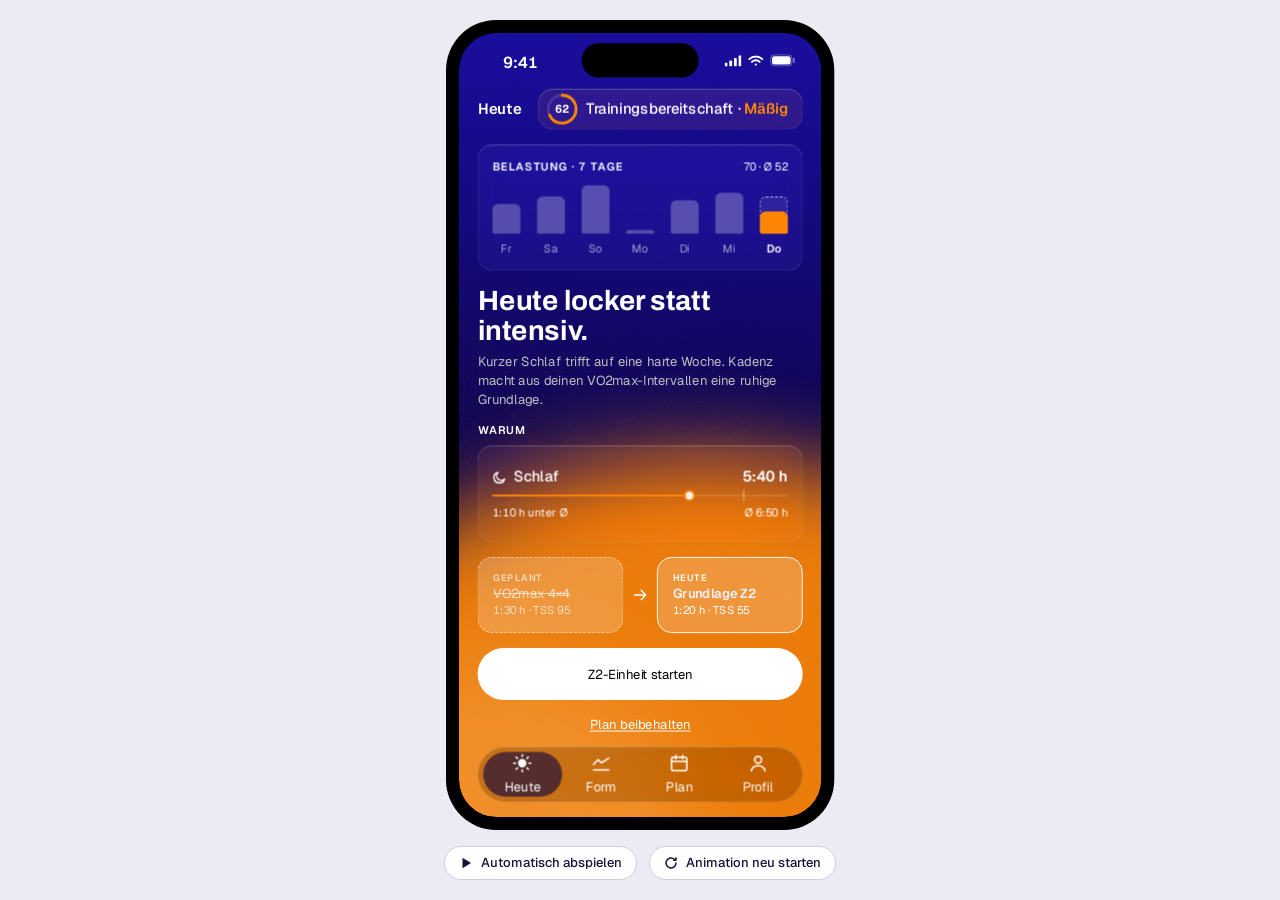
==== kadenz-prototyp.html @ 30ec5811 "Add files via upload" ====
<!doctype html>
<html lang="de">
<head>
<meta charset="utf-8">
<meta name="viewport" content="width=device-width, initial-scale=1, viewport-fit=cover">
<meta name="robots" content="noindex">
<title>Kadenz Prototyp</title>
<link rel="preconnect" href="https://fonts.googleapis.com">
<link rel="preconnect" href="https://fonts.gstatic.com" crossorigin>
<link rel="stylesheet" href="https://fonts.googleapis.com/css2?family=Archivo:wght@700&family=Geist:wght@400;500;600;700&display=swap">
<style>
/* Layout: one phone, centred, scaled to the free space; a single quiet control row below it. */
:root {
  --page: #ecebf3; --ink: #17123a; --ink-soft: #5d5a78; --line: #cfcde0; --chip: #ffffff;
  --navy: #080140; --orange: #ff8604; --ice: #2fb6f0; --green: #9dd40c;
  --font-ui: "Geist", ui-sans-serif, system-ui, -apple-system, "Segoe UI", Roboto, sans-serif;
  --font-display: "Archivo", "Arial Narrow", "Helvetica Neue", Arial, sans-serif;
}
@media (prefers-color-scheme: dark) { :root:not([data-theme="light"]) { --page: #0b0920; --ink: #f1f0fa; --ink-soft: #a9a6c4; --line: #2b2850; --chip: #171438; color-scheme: dark } }
:root[data-theme="dark"] { --page: #0b0920; --ink: #f1f0fa; --ink-soft: #a9a6c4; --line: #2b2850; --chip: #171438; color-scheme: dark }

html, body { height: 100%; }
body { margin: 0; background: var(--page); color: var(--ink); font-family: var(--font-ui); -webkit-font-smoothing: antialiased; }
.kz-page { box-sizing: border-box; min-height: 100%; height: 100%; display: flex; flex-direction: column; align-items: center; gap: 16px; padding-block: 20px; padding-inline: 16px; }
.kz-stage { flex: 1 1 auto; min-height: 420px; width: 100%; display: flex; align-items: center; justify-content: center; }
.kz-holder { position: relative; flex: none; }
.kz-device { position: absolute; left: 0; top: 0; width: 418px; height: 872px; padding: 14px; box-sizing: border-box; background: #000; border-radius: 54px; transform-origin: 0 0; }
.kz-bar { flex: none; display: flex; align-items: center; gap: 12px; flex-wrap: wrap; justify-content: center; font-size: 13px; line-height: 18px; color: var(--ink-soft); }
.kz-replay { font: inherit; font-weight: 500; color: var(--ink); background: var(--chip); border: 1px solid var(--line); border-radius: 999px; padding: 7px 14px; cursor: pointer; display: inline-flex; align-items: center; gap: 8px; }
.kz-replay:focus-visible { outline: 2px solid var(--ink); outline-offset: 2px; }
html.kz-embed { color-scheme: light !important; }
html.kz-embed, html.kz-embed body { background: transparent; overflow: hidden; }
html.kz-embed .kz-page { padding: 0; gap: 0; }
html.kz-embed .kz-bar { display: none; }
html.kz-embed .kz-stage { min-height: 0; }
html.kz-video, html.kz-video body { background: #ecebf3; }
.touch { position: absolute; left: 0; top: 0; width: 44px; height: 44px; margin: -22px 0 0 -22px; border-radius: 50%; z-index: 9; pointer-events: none; opacity: 0; background: rgba(255,255,255,.3); box-shadow: inset 0 0 0 1.5px rgba(255,255,255,.75), 0 6px 16px rgba(8,1,64,.35); transform: translate(var(--x, 195px), var(--y, 720px)) scale(var(--sc, 1)); transition: transform .56s cubic-bezier(.4,0,.2,1), opacity .35s ease; }
.touch.on { opacity: 1; }
.touch.down { --sc: .7; transition: transform .14s ease-out, opacity .35s ease; }

/* ── Phone ─────────────────────────────────────────── */
.phone { position: relative; width: 390px; height: 844px; border-radius: 40px; overflow: hidden; -webkit-clip-path: inset(0 round 40px); clip-path: inset(0 round 40px); isolation: isolate; background: var(--navy); color: #fff; font-family: var(--font-ui); font-size: 14px; line-height: 20px; font-variant-numeric: tabular-nums; user-select: none; -webkit-user-select: none; -webkit-tap-highlight-color: transparent;
  --ease: cubic-bezier(.16, 1, .3, 1); --spring: cubic-bezier(.34, 1.4, .64, 1); --acc: var(--orange); }
.phone *, .phone *::before, .phone *::after { box-sizing: border-box; }
.phone button { font: inherit; color: inherit; background: none; border: 0; padding: 0; margin: 0; cursor: pointer; }
.phone button:focus-visible { outline: 2px solid #fff; outline-offset: 2px; }
.phone p { margin: 0; }

.bg { position: absolute; inset: 0; z-index: -1; background: linear-gradient(180deg, #170a9c 0%, #11067c 24%, #0b0356 48%, #080140 70%); }
.glow { position: absolute; inset: 0; opacity: 0; transition: opacity .9s ease; }
.glow i { position: absolute; display: block; border-radius: 50%; }
.glow .g1 { left: -62%; top: 55%; width: 230%; height: 78%; background: var(--m); opacity: var(--o, .92); filter: blur(46px); transform: rotate(-13deg); animation: drift 16s ease-in-out infinite alternate; }
.glow .g2 { left: -45%; top: 80%; width: 110%; height: 44%; background: var(--c); opacity: .28; filter: blur(50px); animation: drift 13s ease-in-out infinite alternate-reverse; }
/* Grain, matched to the Figma export: a very faint fine noise, a touch stronger where the glow fades into the dark blue */
.glow .gr { inset: 0; border-radius: 0; -webkit-mask-image: linear-gradient(193deg, transparent 34%, #000 52%, #000 62%, rgba(0,0,0,.45) 100%); mask-image: linear-gradient(193deg, transparent 34%, #000 52%, #000 62%, rgba(0,0,0,.45) 100%); }
.glow .gr::before { content: ""; position: absolute; inset: 0; opacity: .09; background: var(--n); -webkit-mask-image: url("data:image/svg+xml,%3Csvg xmlns='http://www.w3.org/2000/svg' width='240' height='240'%3E%3Cfilter id='n' x='0' y='0' width='100%25' height='100%25'%3E%3CfeTurbulence type='fractalNoise' baseFrequency='.95' numOctaves='2' seed='7' stitchTiles='stitch'/%3E%3CfeColorMatrix values='0 0 0 0 1 0 0 0 0 1 0 0 0 0 1 2.6 0 0 0 -1.1'/%3E%3C/filter%3E%3Crect width='100%25' height='100%25' filter='url(%23n)'/%3E%3C/svg%3E"); mask-image: url("data:image/svg+xml,%3Csvg xmlns='http://www.w3.org/2000/svg' width='240' height='240'%3E%3Cfilter id='n' x='0' y='0' width='100%25' height='100%25'%3E%3CfeTurbulence type='fractalNoise' baseFrequency='.95' numOctaves='2' seed='7' stitchTiles='stitch'/%3E%3CfeColorMatrix values='0 0 0 0 1 0 0 0 0 1 0 0 0 0 1 2.6 0 0 0 -1.1'/%3E%3C/filter%3E%3Crect width='100%25' height='100%25' filter='url(%23n)'/%3E%3C/svg%3E"); -webkit-mask-size: 240px 240px; mask-size: 240px 240px; }
.glow[data-t="mid"] { --m: #ff8604; --c: #ffc27a; --n: #ff6a00; }
.glow[data-t="ice"] { --m: #2fb6f0; --c: #8fdcff; --o: .82; --n: #1e9ad6; }
.phone[data-theme="mid"] .glow[data-t="mid"], .phone[data-theme="ice"] .glow[data-t="ice"] { opacity: 1; }
.phone:not(.booted) .glow { opacity: 0 !important; }
.phone.booting .glows { animation: glow-in 1.8s var(--ease) both; }
.glows { position: absolute; inset: 0; }
.grain { position: absolute; inset: 0; opacity: .05; background-image: url("data:image/svg+xml,%3Csvg xmlns='http://www.w3.org/2000/svg' width='220' height='220'%3E%3Cfilter id='n'%3E%3CfeTurbulence type='fractalNoise' baseFrequency='.9' numOctaves='2' stitchTiles='stitch'/%3E%3CfeColorMatrix values='0 0 0 0 1 0 0 0 0 1 0 0 0 0 1 0 0 0 .55 0'/%3E%3C/filter%3E%3Crect width='100%25' height='100%25' filter='url(%23n)'/%3E%3C/svg%3E"); }
@keyframes drift { from { translate: 0 0; } to { translate: 3% -4%; } }
@keyframes glow-in { from { transform: translateY(34%); opacity: 0; } }

.status { position: absolute; left: 0; right: 0; top: 0; height: 62px; z-index: 8; pointer-events: none; }
.status .time { position: absolute; left: 0; width: 132px; top: 21px; text-align: center; font-weight: 600; font-size: 17px; line-height: 22px; letter-spacing: -.2px; }
.status .island { position: absolute; left: 50%; top: 11px; width: 126px; height: 37px; margin-left: -63px; border-radius: 20px; background: #000; }
.status .sys { position: absolute; right: 0; width: 132px; top: 23px; display: flex; justify-content: center; align-items: center; gap: 7px; }

.screen { position: absolute; inset: 0; padding: 60px 20px 0; display: none; flex-direction: column; gap: 16px; }
.screen.active { display: flex; }
.row { display: flex; align-items: center; }
.between { justify-content: space-between; }
.col { display: flex; flex-direction: column; }
.g8 { gap: 8px; } .g16 { gap: 16px; }
.h1 { font-family: var(--font-display); font-weight: 700; font-size: 30px; line-height: 32px; }
.h2 { font-family: var(--font-display); font-weight: 700; font-size: 24px; line-height: 28px; }
.t16 { font-size: 16px; line-height: 20px; } .t14 { font-size: 14px; line-height: 20px; }
.t12 { font-size: 12px; line-height: 16px; } .t10 { font-size: 10px; line-height: 12px; }
.md { font-weight: 500; } .sb { font-weight: 600; } .bd { font-weight: 700; }
.eyebrow { font-size: 12px; line-height: 16px; font-weight: 600; letter-spacing: 1px; text-transform: uppercase; }
.caps { letter-spacing: 1px; text-transform: uppercase; font-weight: 600; }
.mut { color: rgba(255,255,255,.7); }
.body { color: #bfbfbf; }
.acc { color: var(--acc); }

.glass { box-shadow: inset 0 1px 0 rgba(255,255,255,.16), inset 0 0 0 1px rgba(255,255,255,.07), inset 0 -1px 0 rgba(255,255,255,.05); -webkit-backdrop-filter: blur(14px) saturate(1.15); backdrop-filter: blur(14px) saturate(1.15); }
.card { border-radius: 16px; padding: 16px; display: flex; flex-direction: column; gap: 12px; background: rgba(255,255,255,.035); }
.card.tint { background: rgba(19,1,141,.4); }

/* Heute */
.pill { flex: none; white-space: nowrap; height: 44px; padding: 4px 16px 4px 8px; gap: 8px; border-radius: 16px; background: rgba(255,155,4,.1); }
.score { position: relative; width: 36px; height: 36px; flex: none; }
.score svg { position: absolute; inset: 0; transform: rotate(-90deg); }
.score span { position: absolute; inset: 0; display: grid; place-items: center; font-size: 12px; line-height: 16px; font-weight: 700; }
.ring { stroke: var(--acc); stroke-dasharray: 100; stroke-dashoffset: var(--to); }
.days { height: 76px; display: flex; justify-content: space-between; align-items: flex-end; }
.day { width: 30px; display: flex; flex-direction: column; align-items: center; gap: 8px; }
.day span { color: rgba(255,255,255,.6); }
.day.now span { color: #fff; font-weight: 600; }
.bar { width: 30px; border-radius: 6px 6px 2px 2px; background: rgba(255,255,255,.26); transform-origin: 50% 100%; }
.bar.plan { position: relative; background: rgba(255,255,255,.08); border: 1px dashed rgba(255,255,255,.7); }
.bar.plan i { position: absolute; left: -1px; right: -1px; bottom: -1px; border-radius: 6px 6px 2px 2px; background: var(--acc); transform-origin: 50% 100%; }
.bar.full { background: var(--acc); }
.sleep { padding: 24px 16px; gap: 4px; }
.scale { position: relative; height: 12px; }
.scale .track { position: absolute; left: 0; right: 0; top: 5px; height: 2px; background: rgba(255,255,255,.14); }
.scale .fill { position: absolute; left: 0; top: 5px; height: 2px; width: 212px; background: var(--acc); }
.scale .avg { position: absolute; left: 270px; top: 0; width: 1px; height: 12px; background: rgba(255,255,255,.55); }
.scale .knob { position: absolute; left: 206px; top: 0; width: 12px; height: 12px; border-radius: 50%; background: #f4f3ff; border: 2px solid var(--acc); }
.swap { display: flex; align-items: center; gap: 8px; }
.sc { flex: 1; height: 82px; padding: 16px; border-radius: 16px; background: rgba(255,255,255,.2); border: 1px solid #fff; display: flex; flex-direction: column; position: relative; }
.sc.was { border: 1px dashed rgba(255,255,255,.6); color: rgba(255,255,255,.7); }
.sc .ttl { font-size: 14px; line-height: 20px; font-weight: 600; color: #f4f3ff; }
.sc.was .ttl { font-weight: 400; color: inherit; text-decoration: line-through; }
.ivl { position: absolute; right: 16px; top: 26px; width: 68px; height: 28px; }
.ivl b { position: absolute; bottom: 0; width: 4px; border-radius: 2px; background: #fff; transform-origin: 50% 100%; }
.btn { height: 56px; border-radius: 28px; display: grid; place-items: center; width: 100%; font-size: 16px; line-height: 20px; font-weight: 600; transition: transform .2s var(--ease); }
.phone button.btn.pri { background: #fff; color: #000; }
.phone button.btn.sec { box-shadow: inset 0 0 0 1px rgba(255,255,255,.3); }
.btn:active { transform: scale(.975); }
.btn .lab { display: inline-flex; align-items: center; gap: 8px; }
.phone button.link { text-decoration: underline; text-underline-offset: 2px; align-self: center; padding: 0 8px; }

/* Kopf-Controls */
.ctl { width: 190px; height: 44px; padding: 4px; border-radius: 16px; background: rgba(47,182,240,.1); display: flex; position: relative; }
.seg { flex: 1; height: 36px; border-radius: 12px; display: grid; place-items: center; font-size: 12px; line-height: 16px; font-weight: 500; color: rgba(255,255,255,.7); position: relative; z-index: 1; transition: color .3s; }
.seg[aria-pressed="true"] { color: var(--navy); font-weight: 600; }
.thumb { position: absolute; left: 4px; top: 4px; width: calc((100% - 8px) / 3); height: 36px; border-radius: 12px; background: #fff; transform: translateX(calc(var(--k, 0) * 100%)); transition: transform .45s var(--ease); }
.step { width: 36px; flex: none; height: 36px; border-radius: 12px; display: grid; place-items: center; }
.step:disabled { opacity: .3; cursor: default; }
.kw { flex: 1; display: grid; place-items: center; font-size: 12px; line-height: 16px; font-weight: 600; }

/* Form */
.dot { width: 8px; height: 8px; border-radius: 50%; flex: none; }
.plotrow { display: flex; gap: 8px; }
.plot { position: relative; width: 288px; height: 160px; }
.plot svg { position: absolute; left: 0; top: 0; overflow: visible; }
.plot .gl { position: absolute; left: 0; width: 288px; height: 1px; background: rgba(255,255,255,.1); }
.plot .now { position: absolute; left: 276px; top: 0; width: 1px; height: 160px; background: rgba(255,255,255,.3); }
.reveal { position: absolute; inset: -8px -12px -2px 0; }
.reveal svg { top: 8px; }
.axis { position: relative; width: 22px; height: 160px; }
.axis span, .xl span { position: absolute; font-size: 10px; line-height: 12px; color: rgba(255,255,255,.7); white-space: nowrap; }
.xl { position: relative; width: 288px; height: 12px; }
.xl span.on { color: #fff; font-weight: 600; }
.pt { transform-box: fill-box; transform-origin: center; }
.zones { position: relative; height: 12px; }
.zones i { position: absolute; top: 4px; height: 4px; width: 78px; border-radius: 2px; background: rgba(255,255,255,.2); }
.zones i.on { background: #fff; }
.zones .halo { position: absolute; left: 133px; top: -3px; width: 18px; height: 18px; border-radius: 50%; background: rgba(255,255,255,.3); display: grid; place-items: center; }
.zones .halo::after { content: ""; width: 12px; height: 12px; border-radius: 50%; background: #fff; border: 2px solid var(--green); }
.zl { display: flex; gap: 2px; }
.zl span { width: 78px; text-align: center; font-size: 10px; line-height: 12px; color: rgba(255,255,255,.7); }
.zl span.on { color: #fff; font-weight: 600; }
.tile { flex: 1; padding: 12px 16px; gap: 2px; }

/* Plan */
.load { height: 8px; display: flex; gap: 2px; }
.load i { height: 8px; border-radius: 4px; transform-origin: 0 50%; }
.list { padding: 8px; gap: 0; }
.dr { height: 52px; padding: 0 8px; display: flex; align-items: center; gap: 12px; border-top: 1px solid rgba(255,255,255,.1); }
.dr.nb { border-top-color: transparent; }
.dr.now { height: 60px; border: 1px solid #fff; background: rgba(255,255,255,.2); border-radius: 8px; }
.dr .date { width: 32px; flex: none; }
.dr .what { flex: 1; min-width: 0; }
.badge { height: 20px; padding: 4px 8px; border-radius: 10px; background: #fff; color: var(--navy); font-size: 10px; line-height: 12px; font-weight: 600; letter-spacing: 1px; text-transform: uppercase; }

/* Tab bar, sheet, toast */
.tabs { position: absolute; left: 20px; right: 20px; bottom: 16px; height: 60px; padding: 6px; border-radius: 30px; background: rgba(0,0,0,.2); display: flex; z-index: 3; }
.tabs .ind { position: absolute; left: 6px; top: 6px; width: calc((100% - 12px) / 4); height: 48px; border-radius: 24px; background: rgba(8,1,64,.6); transform: translateX(calc(var(--k, 0) * 100%)); transition: transform .5s var(--ease); }
.tab { flex: 1; height: 48px; border-radius: 24px; display: flex; flex-direction: column; align-items: center; justify-content: center; gap: 4px; font-size: 11px; line-height: 14px; font-weight: 500; position: relative; }
.phone:not(.booted) .tabs { opacity: 0; }
.phone.booting .tabs { animation: rise 1s var(--ease) .75s both; }
.scrim { position: absolute; inset: 0; z-index: 5; border-radius: 40px; background: rgba(8,1,64,.6); opacity: 0; pointer-events: none; transition: opacity .4s ease; }
.sheet { position: absolute; left: 0; right: 0; bottom: 0; z-index: 6; padding: 8px 20px 16px; border-radius: 32px 32px 40px 40px; display: flex; flex-direction: column; align-items: center; gap: 16px; background: linear-gradient(180deg, rgba(255,134,4,0) 45%, rgba(255,134,4,.32) 100%), rgba(8,1,64,.92); transform: translateY(104%); visibility: hidden; transition: transform .55s cubic-bezier(.32,.72,0,1), visibility 0s .55s; }
.sheet > * { width: 100%; }
.phone.sheet-open .scrim { opacity: 1; pointer-events: auto; }
.phone.sheet-open .sheet { transform: none; visibility: visible; transition-delay: 0s; }
.phone button.grab { width: 36px; height: 4px; border-radius: 2px; background: rgba(255,255,255,.3); }
.conseq { padding: 4px 16px; gap: 0; background: rgba(255,255,255,.08); }
.conseq .r { height: 48px; display: flex; align-items: center; justify-content: space-between; border-top: 1px solid rgba(255,255,255,.1); }
.conseq .r:first-child { border-top: 0; }
.toast { position: absolute; left: 50%; bottom: 92px; z-index: 4; translate: -50% 0; padding: 8px 14px; border-radius: 12px; background: rgba(8,1,64,.86); font-size: 12px; line-height: 16px; white-space: nowrap; opacity: 0; transform: translateY(8px); transition: opacity .3s, transform .3s var(--ease); pointer-events: none; }
.toast.on { opacity: 1; transform: none; }

/* ── Motion ────────────────────────────────────────── */
.screen:not(.is-in) .rise { opacity: 0; }
.screen.is-in .rise { animation: rise var(--dur, .9s) var(--ease) both; animation-delay: calc(var(--d0, 0ms) + var(--i, 0) * var(--stg, 50ms)); }
.screen.is-in .bar { animation: grow .8s var(--spring) both; animation-delay: calc(var(--d0, 0ms) + var(--pi, 0) * var(--stg, 50ms) + 280ms + var(--j, 0) * 60ms); }
.screen.is-in .bar.plan i { animation: grow .7s var(--spring) both; animation-delay: calc(var(--d0, 0ms) + var(--pi, 0) * var(--stg, 50ms) + 900ms); }
.screen.is-in .ivl b { animation: grow .6s var(--spring) both; animation-delay: calc(var(--d0, 0ms) + var(--pi, 0) * var(--stg, 50ms) + 300ms + var(--j, 0) * 45ms); }
.screen.is-in .ring { animation: ring 1.3s var(--ease) both; animation-delay: calc(var(--d0, 0ms) + 350ms); }
.screen.is-in .scale .fill { animation: wfrom 1.1s var(--ease) both; animation-delay: calc(var(--d0, 0ms) + var(--pi, 0) * var(--stg, 50ms) + 320ms); }
.screen.is-in .scale .knob, .screen.is-in .zones .halo { animation: lfrom 1.1s var(--ease) both; animation-delay: calc(var(--d0, 0ms) + var(--pi, 0) * var(--stg, 50ms) + 320ms); }
.screen.is-in .load i { animation: xfrom .7s var(--ease) both; animation-delay: calc(var(--d0, 0ms) + var(--pi, 0) * var(--stg, 50ms) + 260ms + var(--j, 0) * 220ms); }
.screen.is-in .reveal { animation: reveal 1.4s cubic-bezier(.45,0,.2,1) both; animation-delay: calc(var(--d0, 0ms) + var(--pi, 0) * var(--stg, 50ms) + 250ms); }
.screen.is-in .pt { animation: pop .5s var(--spring) both; animation-delay: calc(var(--d0, 0ms) + var(--pi, 0) * var(--stg, 50ms) + 300ms + var(--f, 0) * 1150ms); }
.phone.sheet-open .sheet .srise { animation: rise .7s var(--ease) both; animation-delay: calc(120ms + var(--i, 0) * 55ms); }
@keyframes rise { from { opacity: 0; transform: translateY(var(--dy, 28px)); } }
@keyframes grow { from { transform: scaleY(0); } }
@keyframes ring { from { stroke-dashoffset: 100; } }
@keyframes wfrom { from { width: 0; } }
@keyframes lfrom { from { left: -6px; } }
@keyframes xfrom { from { transform: scaleX(0); } }
@keyframes reveal { from { clip-path: inset(0 100% 0 0); } to { clip-path: inset(0 0 0 0); } }
@keyframes pop { from { transform: scale(0); opacity: 0; } }
@media (prefers-reduced-motion: reduce) {
  .phone *, .phone *::before, .phone *::after { animation: none !important; transition: none !important; }
}
</style>
</head>
<body>
<div class="kz-page" id="kz">
  <div class="kz-stage">
    <div class="kz-holder">
      <div class="kz-device">
        <div class="phone" data-theme="mid" aria-label="Kadenz App Prototyp">
          <div class="bg">
            <div class="glows">
              <div class="glow" data-t="mid"><i class="g1"></i><i class="g2"></i><i class="gr"></i></div>
              <div class="glow" data-t="ice"><i class="g1"></i><i class="g2"></i><i class="gr"></i></div>
            </div>
            <div class="grain"></div>
          </div>

          <div class="status" aria-hidden="true">
            <div class="time">9:41</div>
            <div class="island"></div>
            <div class="sys">
              <svg width="18" height="12" viewBox="0 0 18 12" fill="#fff"><rect x="0" y="8" width="3" height="4" rx="1"/><rect x="5" y="5.5" width="3" height="6.5" rx="1"/><rect x="10" y="3" width="3" height="9" rx="1"/><rect x="15" y="0" width="3" height="12" rx="1"/></svg>
              <svg width="17" height="12" viewBox="0 0 17 12" fill="none" stroke="#fff" stroke-width="2" stroke-linecap="round"><path d="M1.5 4.2a10 10 0 0 1 14 0"/><path d="M4.3 7a6 6 0 0 1 8.4 0"/><circle cx="8.5" cy="10" r="1.2" fill="#fff" stroke="none"/></svg>
              <svg width="27" height="13" viewBox="0 0 27 13" fill="none"><rect x=".5" y=".5" width="23" height="12" rx="4" stroke="#fff" opacity=".4"/><rect x="2" y="2" width="20" height="9" rx="2.5" fill="#fff"/><path d="M25.5 4.5v4" stroke="#fff" opacity=".5" stroke-width="1.5" stroke-linecap="round"/></svg>
            </div>
          </div>

          <section class="screen" data-screen="heute" aria-label="Heute"></section>
          <section class="screen" data-screen="form" aria-label="Form"></section>
          <section class="screen" data-screen="plan" aria-label="Plan"></section>

          <nav class="tabs glass" aria-label="Hauptnavigation">
            <span class="ind"></span>
            <button class="tab" type="button" data-tab="heute"><svg width="22" height="22" viewBox="0 0 22 22" fill="none" stroke="#fff" stroke-width="1.65" stroke-linecap="round"><circle cx="11" cy="11" r="3.67" fill="#fff"/><path d="M11 1.8v1.9M11 18.3v1.9M1.8 11h1.9M18.3 11h1.9M4.5 4.5l1.3 1.3M16.2 16.2l1.3 1.3M4.5 17.5l1.3-1.3M16.2 5.8l1.3-1.3"/></svg>Heute</button>
            <button class="tab" type="button" data-tab="form"><svg width="22" height="22" viewBox="0 0 22 22" fill="none" stroke="#fff" stroke-width="1.65" stroke-linecap="round" stroke-linejoin="round"><path d="M2.75 12.4l5-5.2 3.7 3.5 7.8-5.2M2.75 18.3h16.5"/></svg>Form</button>
            <button class="tab" type="button" data-tab="plan"><svg width="22" height="22" viewBox="0 0 22 22" fill="none" stroke="#fff" stroke-width="1.65" stroke-linecap="round" stroke-linejoin="round"><rect x="2.75" y="4.6" width="16.5" height="14.6" rx="2.2"/><path d="M2.75 9.2h16.5M7.3 2.75v3.6M14.7 2.75v3.6"/></svg>Plan</button>
            <button class="tab" type="button" data-tab="profil"><svg width="22" height="22" viewBox="0 0 22 22" fill="none" stroke="#fff" stroke-width="1.65" stroke-linecap="round"><circle cx="11" cy="7.33" r="3.67"/><path d="M3.67 19.25c0-3 3.3-5.5 7.33-5.5s7.33 2.5 7.33 5.5"/></svg>Profil</button>
          </nav>
          <div class="toast" role="status"></div>
          <span class="touch" aria-hidden="true"></span>

          <div class="scrim" data-act="close-sheet"></div>
          <div class="sheet glass" role="dialog" aria-modal="true" aria-labelledby="kz-sheet-title">
            <button class="grab" type="button" data-act="close-sheet" aria-label="Schließen" style="width:36px"></button>
            <div class="col g8 srise" style="--i:0">
              <p class="eyebrow acc">Gegen die Empfehlung</p>
              <p class="h2" id="kz-sheet-title">VO2max trotzdem fahren?</p>
              <p class="body">Mit Bereitschaft 68 kostet dich die harte Einheit mehr Erholung, als sie bringt.</p>
            </div>
            <div class="card glass conseq srise" style="--i:1">
              <div class="r"><span class="mut">Bereitschaft morgen</span><span class="row g8"><s class="mut">71</s><b class="sb acc">ca. 52</b></span></div>
              <div class="r"><span class="mut">Erholungszeit</span><b class="sb acc">+1 Tag</b></div>
              <div class="r"><span class="mut">Sa · Lange Ausfahrt</span><b class="sb">wird gekürzt</b></div>
            </div>
            <div class="col g8 srise" style="--i:2">
              <button class="btn pri" type="button" data-act="choose-z2">Doch Z2 fahren</button>
              <button class="btn sec" type="button" data-act="choose-vo2">VO2max wie geplant</button>
            </div>
          </div>
        </div>
      </div>
    </div>
  </div>
  <div class="kz-bar">
    <button class="kz-replay" type="button" id="kz-auto"><svg width="14" height="14" viewBox="0 0 14 14" fill="currentColor"><path d="M3.5 1.8v10.4L12 7z"/></svg>Automatisch abspielen</button>
    <button class="kz-replay" type="button" id="kz-replay"><svg width="14" height="14" viewBox="0 0 14 14" fill="none" stroke="currentColor" stroke-width="1.5" stroke-linecap="round" stroke-linejoin="round"><path d="M12 7a5 5 0 1 1-1.6-3.7M12 1.8v2.4H9.6"/></svg>Animation neu starten</button>
  </div>
</div>

<script>
(function () {
  var root = document.getElementById('kz'); if (!root) return;
  var $ = function (s, r) { return (r || root).querySelector(s); };
  var $$ = function (s, r) { return Array.prototype.slice.call((r || root).querySelectorAll(s)); };
  var phone = $('.phone'), holder = $('.kz-holder'), device = $('.kz-device'), stage = $('.kz-stage');
  var reduced = window.matchMedia && matchMedia('(prefers-reduced-motion: reduce)').matches;
  var HASH = location.hash || '', AUTO = /auto/.test(HASH), VIDEO = /video/.test(HASH);
  if (/embed/.test(HASH) || VIDEO) document.documentElement.classList.add('kz-embed');
  if (VIDEO) document.documentElement.classList.add('kz-video');

  var S = { screen: 'heute', choice: 'z2', range: '6W', week: 40, booted: false };
  var TABS = ['heute', 'form', 'plan', 'profil'];

  /* ── Daten ── */
  var RANGES = {
    '6W': { min: 40, max: 80, fit: [57, 57, 58, 60, 61.5, 63, 64], fat: [52, 60, 55, 66, 61, 58, 78], dots: true,
            labels: [[0, 'KW 34'], [1, '35'], [2, '36'], [3, '37'], [4, '38'], [5, '39'], [6, 'Heute']] },
    '3M': { min: 40, max: 80, fit: [50, 51, 52, 53, 54, 55, 56, 57, 57, 58, 60, 62, 64], fat: [46, 55, 50, 58, 49, 62, 57, 52, 60, 55, 66, 60, 78],
            labels: [[0, 'Jul'], [4, 'Aug'], [8, 'Sep'], [12, 'Heute']] },
    '1J': { min: 20, max: 80, fit: [41, 38, 36, 37, 40, 44, 48, 51, 53, 54, 56, 60, 64], fat: [38, 30, 28, 35, 44, 50, 55, 52, 58, 54, 60, 62, 78],
            labels: [[0, 'Okt'], [3, 'Jan'], [6, 'Apr'], [9, 'Jul'], [12, 'Heute']] }
  };
  function week(n) {
    if (n === 39) return { range: '21. – 27. Sep', h: 'Woche abgeschlossen.', b: '398 von 400 TSS. Du hast dein Wochenziel so gut wie erreicht.', goal: 400, done: 398, today: 0, plan: 0,
      days: [['Mo', '21', 'Ruhetag', '', 'rest'], ['Di', '22', 'Schwelle 2×20', '1:30 h', 'done'], ['Mi', '23', 'Grundlage Z2', '1:15 h', 'done'], ['Do', '24', 'VO2max 4×4', '1:30 h', 'done'], ['Fr', '25', 'Ruhetag', '', 'rest'], ['Sa', '26', 'Lange Ausfahrt Z2', '3:15 h', 'done'], ['So', '27', 'Grundlage Z2', '1:45 h', 'done']] };
    if (n === 41) return { range: '5. – 11. Okt', h: 'Nächste Woche wird aufgebaut.', b: 'Zwei harte Einheiten und eine lange Ausfahrt. Kadenz passt den Plan an, wenn deine Bereitschaft es verlangt.', goal: 450, done: 0, today: 0, plan: 450,
      days: [['Mo', '5', 'Ruhetag', '', 'rest'], ['Di', '6', 'VO2max 5×4', '1:30 h', ''], ['Mi', '7', 'Grundlage Z2', '1:30 h', ''], ['Do', '8', 'Sweet Spot 3×15', '1:30 h', ''], ['Fr', '9', 'Ruhetag', '', 'rest'], ['Sa', '10', 'Lange Ausfahrt Z2', '4:00 h', ''], ['So', '11', 'Grundlage Z2', '2:00 h', '']] };
    var z2 = S.choice === 'z2', t = z2 ? 55 : 95;
    return { range: '28. Sep – 4. Okt', h: 'Eine Änderung diese Woche.',
      b: z2 ? 'Donnerstag wurde entschärft. Dein Wochenziel bleibt erreichbar – Samstag holt den Rest.' : 'Samstag wurde gekürzt, damit du dich nach den Intervallen erholst. Dein Wochenziel bleibt erreichbar.',
      goal: 420, done: 212, today: t, plan: 420 - 212 - t,
      days: [['Mo', '28', 'Ruhetag', '', 'rest'], ['Di', '29', 'Sweet Spot 3×12', '1:15 h', 'done'], ['Mi', '30', 'Grundlage Z2', '1:30 h', 'done'],
        z2 ? ['Do', 'Heute', 'Grundlage Z2', '1:20 h', 'now', 'Angepasst', 'statt <s>VO2max 4×4</s> · 1:30 h'] : ['Do', 'Heute', 'VO2max 4×4', '1:30 h', 'now', '', 'wie geplant · TSS 95'],
        ['Fr', '2', 'Ruhetag', '', 'rest'], z2 ? ['Sa', '3', 'Lange Ausfahrt Z2', '3:30 h', ''] : ['Sa', '3', 'Lange Ausfahrt Z2', '3:00 h', '', 'Gekürzt'], ['So', '4', 'Grundlage Z2', '2:00 h', '']] };
  }

  /* ── Templates ── */
  var ICON = {
    moon: '<svg width="15" height="15" viewBox="0 0 15 15" fill="none" stroke="#fff" stroke-width="1.5" stroke-linejoin="round"><path d="M13 9.1A5.8 5.8 0 1 1 5.9 2a4.6 4.6 0 0 0 7.1 7.1z"/></svg>',
    arrow: '<svg width="20" height="20" viewBox="0 0 20 20" fill="none" stroke="#fff" stroke-width="1.5" stroke-linecap="round" stroke-linejoin="round"><path d="M4 10h12M11 5l5 5-5 5"/></svg>',
    check: '<svg width="14" height="10" viewBox="-1 -1 14 10" fill="none" stroke="currentColor" stroke-width="1.5" stroke-linecap="round" stroke-linejoin="round"><path d="M0 4l4 4 8-8"/></svg>',
    prev: '<svg width="8" height="14" viewBox="-1 -1 8 14" fill="none" stroke="#fff" stroke-width="1.5" stroke-linecap="round" stroke-linejoin="round"><path d="M6 0L0 6l6 6"/></svg>',
    next: '<svg width="8" height="14" viewBox="-1 -1 8 14" fill="none" stroke="#fff" stroke-width="1.5" stroke-linecap="round" stroke-linejoin="round"><path d="M0 0l6 6-6 6"/></svg>'
  };

  function tplHeute() {
    var z2 = S.choice === 'z2';
    var bars = [['Fr', 32], ['Sa', 40], ['So', 52], ['Mo', 4], ['Di', 36], ['Mi', 44]].map(function (d, j) {
      return '<div class="day"><div class="bar" style="height:' + d[1] + 'px;--j:' + j + '"></div><span class="t12">' + d[0] + '</span></div>';
    }).join('');
    var today = z2 ? '<div class="bar plan" style="height:40px;--j:6"><i style="height:24px"></i></div>' : '<div class="bar full" style="height:40px;--j:6"></div>';
    var ivl = ''; for (var i = 0; i < 9; i++) ivl += '<b style="left:' + i * 8 + 'px;height:' + (i % 2 ? 28 : 8) + 'px;opacity:' + (i % 2 ? 1 : .4) + ';--j:' + i + '"></b>';
    return '' +
      '<div class="row between rise"><span class="t16 sb">Heute</span>' +
        '<div class="row pill glass"><div class="score"><svg width="36" height="36" viewBox="0 0 36 36" fill="none" stroke-width="3"><circle cx="18" cy="18" r="15" stroke="rgba(255,255,255,.12)"/><circle class="ring" cx="18" cy="18" r="15" pathLength="100" stroke-linecap="round" style="--to:32"/></svg><span data-count="68">68</span></div>' +
        '<span class="t16 md">Trainingsbereitschaft · <b class="sb acc">Mäßig</b></span></div></div>' +
      '<div class="card glass rise"><div class="row between"><span class="eyebrow">Belastung · 7 Tage</span><span class="t12">70 · Ø 52</span></div>' +
        '<div class="days">' + bars + '<div class="day now">' + today + '<span class="t12">Do</span></div></div></div>' +
      '<div class="col g8 rise"><p class="h1">' + (z2 ? 'Heute locker statt intensiv.' : 'Heute intensiv – auf eigenen Wunsch.') + '</p>' +
        '<p class="body" style="min-height:60px">' + (z2 ? 'Kurzer Schlaf trifft auf eine harte Woche. Kadenz macht aus deinen VO2max-Intervallen eine ruhige Grundlage.' : 'Du fährst VO2max wie geplant. Kadenz kürzt dafür die lange Ausfahrt am Samstag, damit du dich erholen kannst.') + '</p></div>' +
      '<div class="col g8"><p class="eyebrow rise">Warum</p>' +
        '<div class="card glass sleep rise"><div class="row between"><span class="row g8">' + ICON.moon + '<span class="t16 md">Schlaf</span></span><span class="t16 sb">5:40 h</span></div>' +
        '<div class="scale"><span class="track"></span><span class="fill"></span><span class="avg"></span><span class="knob"></span></div>' +
        '<div class="row between t12"><span>1:10 h unter Ø</span><span>Ø 6:50 h</span></div></div></div>' +
      (z2
        ? '<div class="swap rise"><div class="sc was"><span class="t10 caps">Geplant</span><span class="ttl">VO2max 4×4</span><span class="t12">1:30 h · TSS 95</span></div>' + ICON.arrow +
          '<div class="sc"><span class="t10 caps">Heute</span><span class="ttl">Grundlage Z2</span><span class="t12">1:20 h · TSS 55</span></div></div>'
        : '<div class="swap rise"><div class="sc"><span class="t10 caps">Heute · wie geplant</span><span class="ttl">VO2max 4×4</span><span class="t12">1:30 h · TSS 95</span><div class="ivl">' + ivl + '</div></div></div>') +
      '<button class="btn pri rise" type="button" data-act="start"><span class="lab">' + (z2 ? 'Z2-Einheit starten' : 'VO2max starten') + '</span></button>' +
      '<button class="link rise" type="button" data-act="' + (z2 ? 'open-sheet' : 'choose-z2') + '">' + (z2 ? 'Plan beibehalten' : 'Doch Z2 fahren') + '</button>';
  }

  function smooth(p) {
    var d = 'M' + p[0][0] + ' ' + p[0][1];
    for (var i = 0; i < p.length - 1; i++) {
      var a = p[i - 1] || p[i], b = p[i], c = p[i + 1], e = p[i + 2] || c;
      d += 'C' + r2(b[0] + (c[0] - a[0]) / 6) + ' ' + r2(b[1] + (c[1] - a[1]) / 6) + ' ' + r2(c[0] - (e[0] - b[0]) / 6) + ' ' + r2(c[1] - (e[1] - b[1]) / 6) + ' ' + c[0] + ' ' + c[1];
    }
    return d;
  }
  function r2(v) { return Math.round(v * 100) / 100; }
  function tplChart() {
    var R = RANGES[S.range], n = R.fit.length;
    var X = function (i) { return r2(12 + 264 * i / (n - 1)); }, Y = function (v) { return r2((R.max - v) / (R.max - R.min) * 160); };
    var pf = R.fit.map(function (v, i) { return [X(i), Y(v)]; }), pa = R.fat.map(function (v, i) { return [X(i), Y(v)]; });
    var line = pf.map(function (p, i) { return (i ? 'L' : 'M') + p[0] + ' ' + p[1]; }).join('');
    var dots = R.dots ? pf.slice(0, -1).map(function (p, i) { return '<circle class="pt" cx="' + p[0] + '" cy="' + p[1] + '" r="3" fill="#fff" style="--f:' + r2(i / (n - 1)) + '"/>'; }).join('') : '';
    var lf = pf[n - 1], la = pa[n - 1], mid = (R.max + R.min) / 2;
    var xl = R.labels.map(function (l, k) {
      var last = k === R.labels.length - 1, st = k === 0 ? 'left:0' : last ? 'right:0' : 'left:' + X(l[0]) + 'px;transform:translateX(-50%)';
      return '<span class="' + (last ? 'on' : '') + '" style="' + st + '">' + l[1] + '</span>';
    }).join('');
    return '<div class="plotrow"><div class="plot"><span class="gl" style="top:0"></span><span class="gl" style="top:80px"></span><span class="gl" style="top:159px;background:rgba(255,255,255,.2)"></span><span class="now"></span>' +
      '<div class="reveal"><svg width="288" height="160" viewBox="0 0 288 160" fill="none"><defs><linearGradient id="kzArea" x1="0" y1="0" x2="0" y2="1"><stop offset="0" stop-color="#fff" stop-opacity=".28"/><stop offset="1" stop-color="#fff" stop-opacity="0"/></linearGradient></defs>' +
      '<path d="' + line + 'L' + lf[0] + ' 160L12 160Z" fill="url(#kzArea)"/><path d="' + smooth(pa) + '" stroke="#2fb6f0" stroke-width="2" stroke-dasharray="4 4" stroke-linecap="round"/><path d="' + line + '" stroke="#fff" stroke-width="2" stroke-linecap="round" stroke-linejoin="round"/></svg></div>' +
      '<svg width="288" height="160" viewBox="0 0 288 160" fill="none">' + dots +
      '<circle class="pt" cx="' + la[0] + '" cy="' + la[1] + '" r="3" fill="#080140" stroke="#2fb6f0" stroke-width="2" style="--f:1"/>' +
      '<circle class="pt" cx="' + lf[0] + '" cy="' + lf[1] + '" r="9" fill="rgba(255,255,255,.3)" style="--f:1"/><circle class="pt" cx="' + lf[0] + '" cy="' + lf[1] + '" r="5" fill="#fff" style="--f:1"/></svg></div>' +
      '<div class="axis"><span style="top:-6px">' + R.max + '</span><span style="top:74px">' + mid + '</span><span style="top:154px">' + R.min + '</span></div></div>' +
      '<div class="xl">' + xl + '</div>';
  }
  function tplForm() {
    var k = ['6W', '3M', '1J'].indexOf(S.range);
    return '' +
      '<div class="row between rise"><span class="t16 sb">Form</span><div class="ctl glass" style="--k:' + k + '" role="group" aria-label="Zeitraum"><span class="thumb"></span>' +
        [['6W', '6 W'], ['3M', '3 M'], ['1J', '1 J']].map(function (s) { return '<button class="seg" type="button" data-range="' + s[0] + '" aria-pressed="' + (S.range === s[0]) + '">' + s[1] + '</button>'; }).join('') + '</div></div>' +
      '<div class="col g8 rise"><p class="h1">Fitter als je – aber gerade müde.</p><p class="body">Fitness wächst seit 4 Wochen, die Ermüdung liegt gerade darüber.</p></div>' +
      '<div class="card tint glass rise"><div class="row" style="gap:12px"><span class="row t12" style="gap:6px"><i class="dot" style="background:#fff"></i>Fitness</span><span class="row t12" style="gap:6px"><i class="dot" style="border:2px solid #2fb6f0"></i>Ermüdung</span></div>' +
        '<div class="col" style="gap:12px" id="kz-chart">' + tplChart() + '</div></div>' +
      '<div class="card tint glass rise"><div class="row between" style="align-items:flex-start"><div class="col" style="gap:4px"><span class="t16 md">Form</span><span class="t10 caps mut">Produktiv</span></div><span class="h2" data-count="-14">−14</span></div>' +
        '<div class="col" style="gap:4px"><div class="zones"><i style="left:0"></i><i class="on" style="left:80px"></i><i style="left:160px"></i><i style="left:240px"></i><span class="halo"></span></div>' +
        '<div class="zl"><span>Über</span><span class="on">Produktiv</span><span>Neutral</span><span>Frisch</span></div></div>' +
        '<p class="body">Gut für den Aufbau. Zum Rennen in 23 Tagen solltest du bei +5 bis +15 ankommen.</p></div>' +
      '<div class="row g8 rise"><div class="card tint glass tile"><span class="t12 mut">Fitness</span><div class="row g8" style="align-items:flex-end"><span class="h2" data-count="64">64</span><span class="t12 mut" style="padding-bottom:2px">↑ 6 in 4 Wochen</span></div></div>' +
        '<div class="card tint glass tile"><span class="t12 mut">Ermüdung</span><div class="row g8" style="align-items:flex-end"><span class="h2" data-count="78">78</span><span class="t12 mut" style="padding-bottom:2px">↑ 20 in 7 Tagen</span></div></div></div>';
  }

  function tplPlan() {
    var w = week(S.week), tot = 318, segs = [], j = 0;
    var px = function (v) { return Math.round(v / w.goal * tot); };
    if (w.done) segs.push('<i style="width:' + px(w.done) + 'px;background:#fff;--j:' + j++ + '"></i>');
    if (w.today) segs.push('<i style="width:' + px(w.today) + 'px;background:var(--orange);--j:' + j++ + '"></i>');
    if (w.plan) segs.push('<i style="flex:1;background:rgba(255,255,255,.3);--j:' + j++ + '"></i>');
    var leg = function (c, l, v) { return '<span class="row t12 mut" style="gap:6px"><i class="dot" style="background:' + c + '"></i><span>' + l + ' <b class="sb" style="color:#fff">' + v + '</b></span></span>'; };
    var rows = w.days.map(function (d, i) {
      var now = d[4] === 'now', rest = d[4] === 'rest', prevNow = i > 0 && w.days[i - 1][4] === 'now';
      var badge = d[5] ? '<span class="badge">' + d[5] + '</span>' : '';
      return '<div class="dr rise' + (now ? ' now' : '') + (i === 0 || prevNow ? ' nb' : '') + '">' +
        '<div class="col date"><span class="t12 sb' + (rest ? ' mut' : '') + '">' + d[0] + '</span><span class="t10 ' + (now ? 'sb' : 'mut') + '">' + d[1] + '</span></div>' +
        '<div class="col what"><span class="row g8"><span class="t14 ' + (now ? 'sb' : rest ? 'mut' : 'md') + '">' + d[2] + '</span>' + badge + '</span>' + (d[6] ? '<span class="t12 mut">' + d[6] + '</span>' : '') + '</div>' +
        (d[3] ? '<span class="row t14 ' + (now ? 'sb' : 'mut') + '" style="gap:6px">' + (d[4] === 'done' ? ICON.check : '') + d[3] + '</span>' : '') + '</div>';
    }).join('');
    return '' +
      '<div class="row between rise"><div class="col"><span class="t16 sb">Plan</span><span class="t12 mut">' + w.range + '</span></div>' +
        '<div class="ctl glass" role="group" aria-label="Woche"><button class="step" type="button" data-week="-1" aria-label="Vorherige Woche"' + (S.week <= 39 ? ' disabled' : '') + '>' + ICON.prev + '</button><span class="kw">KW ' + S.week + '</span><button class="step" type="button" data-week="1" aria-label="Nächste Woche"' + (S.week >= 41 ? ' disabled' : '') + '>' + ICON.next + '</button></div></div>' +
      '<div class="col g8 rise"><p class="h1" style="min-height:64px">' + w.h + '</p><p class="body" style="min-height:40px">' + w.b + '</p></div>' +
      '<div class="card tint glass rise"><div class="row between"><span class="eyebrow">Wochenbelastung</span><span class="t12">' + w.done + ' / ' + w.goal + ' TSS</span></div>' +
        '<div class="load">' + segs.join('') + '</div><div class="row g16">' + (w.done ? leg('#fff', 'Erledigt', w.done) : '') + (w.today ? leg('var(--orange)', 'Heute', w.today) : '') + (w.plan ? leg('rgba(255,255,255,.3)', 'Geplant', w.plan) : '') + '</div></div>' +
      '<div class="card tint glass list rise">' + rows + '</div>';
  }
  var TPL = { heute: tplHeute, form: tplForm, plan: tplPlan };

  /* ── Motion ── */
  function count(el, delay) {
    var to = parseFloat(el.getAttribute('data-count')), fmt = function (v) { v = Math.round(v); return (v < 0 ? '−' : '') + Math.abs(v); };
    if (reduced) { el.textContent = fmt(to); return; }
    el.textContent = fmt(0);
    var t0 = performance.now() + delay, dur = 1000;
    (function tick() {
      var p = Math.min(1, Math.max(0, (performance.now() - t0) / dur)), e = 1 - Math.pow(1 - p, 3);
      el.textContent = fmt(to * e);
      if (p < 1 && el.isConnected) requestAnimationFrame(tick);
    })();
  }
  function enter(name, mode) {
    var el = $('.screen[data-screen="' + name + '"]');
    var first = mode === 'first', d0 = first ? 250 : 40, stg = first ? 95 : 45;
    el.classList.remove('is-in');
    $$('.rise', el).forEach(function (r, i) {
      r.style.setProperty('--i', i);
      $$('.bar, .ivl b, .fill, .knob, .halo, .load i, .reveal, .pt, [data-count]', r).forEach(function (c) { c.style.setProperty('--pi', i); c._pi = i; });
    });
    el.style.setProperty('--d0', d0 + 'ms'); el.style.setProperty('--stg', stg + 'ms');
    el.style.setProperty('--dur', first ? '1s' : '.7s'); el.style.setProperty('--dy', first ? '36px' : '20px');
    void el.offsetWidth;
    el.classList.add('is-in');
    $$('[data-count]', el).forEach(function (c) { count(c, d0 + (c._pi || 0) * stg + 300); });
  }
  function render(name) { $('.screen[data-screen="' + name + '"]').innerHTML = TPL[name](); }
  function show(name, mode) {
    S.screen = name;
    $$('.screen').forEach(function (s) { s.classList.toggle('active', s.getAttribute('data-screen') === name); });
    phone.setAttribute('data-theme', name === 'heute' ? 'mid' : 'ice');
    $('.tabs').style.setProperty('--k', TABS.indexOf(name));
    $$('.tab').forEach(function (t) { t.setAttribute('aria-current', t.getAttribute('data-tab') === name ? 'page' : 'false'); });
    render(name); enter(name, mode || 'quick');
  }
  function boot() {
    S.screen = 'heute'; S.choice = 'z2'; S.range = '6W'; S.week = 40;
    phone.classList.remove('sheet-open', 'booted', 'booting');
    void phone.offsetWidth;
    phone.classList.add('booted', 'booting');
    show('heute', 'first');
    clearTimeout(boot.t); boot.t = setTimeout(function () { phone.classList.remove('booting'); }, 2600);
  }
  var toastT;
  function toast(msg) { var t = $('.toast'); t.textContent = msg; t.classList.add('on'); clearTimeout(toastT); toastT = setTimeout(function () { t.classList.remove('on'); }, 2200); }

  /* ── Interaktion ── */
  phone.addEventListener('click', function (ev) {
    var t = ev.target.closest('[data-tab],[data-act],[data-range],[data-week]'); if (!t || t.disabled) return;
    var tab = t.getAttribute('data-tab'), act = t.getAttribute('data-act');
    if (tab) { if (tab === 'profil') return toast('Profil ist im Prototyp nicht enthalten'); if (tab !== S.screen) show(tab); return; }
    if (t.hasAttribute('data-range')) {
      S.range = t.getAttribute('data-range');
      var k = ['6W', '3M', '1J'].indexOf(S.range), ctl = t.parentNode;
      ctl.style.setProperty('--k', k);
      $$('.seg', ctl).forEach(function (s) { s.setAttribute('aria-pressed', s === t); });
      var ch = $('#kz-chart'), card = ch.closest('.rise'); ch.innerHTML = tplChart();
      $$('.reveal, .pt', ch).forEach(function (c) { c.style.setProperty('--pi', 0); });
      card.parentNode.style.setProperty('--d0', '0ms');
      return;
    }
    if (t.hasAttribute('data-week')) { S.week += parseInt(t.getAttribute('data-week'), 10); render('plan'); enter('plan', 'quick'); return; }
    if (act === 'open-sheet') phone.classList.add('sheet-open');
    if (act === 'close-sheet') phone.classList.remove('sheet-open');
    if (act === 'choose-z2' || act === 'choose-vo2') {
      var next = act === 'choose-z2' ? 'z2' : 'vo2', changed = next !== S.choice;
      S.choice = next; phone.classList.remove('sheet-open');
      if (changed) setTimeout(function () { render('heute'); enter('heute', 'quick'); }, phone.classList.contains('sheet-open') ? 0 : 180);
    }
    if (act === 'start') {
      var lab = $('.lab', t); if (t._busy) return; t._busy = true; var old = lab.innerHTML;
      lab.innerHTML = ICON.check + 'Einheit gestartet';
      setTimeout(function () { if (lab.isConnected) { lab.innerHTML = old; t._busy = false; } }, 2200);
    }
  });
  document.addEventListener('keydown', function (e) { if (e.key === 'Escape') phone.classList.remove('sheet-open'); });
  /* ── Automatischer Durchlauf ── */
  var touch = $('.touch'), demo = { on: false, timers: [] };
  var STEPS = [[2700, '[data-act="open-sheet"]'], [1500, '[data-act="choose-vo2"]'], [1800, '[data-tab="plan"]'], [1800, '[data-week="1"]'],
    [1100, '[data-tab="form"]'], [2000, '[data-range="1J"]'], [1200, '[data-tab="heute"]'], [1200, '[data-act="choose-z2"]'], [1400, '[data-act="start"]']];
  function later(fn, ms) { var t = setTimeout(fn, ms); demo.timers.push(t); return t; }
  function tap(sel, done) {
    var el = $(sel); if (!el) return done();
    var pr = phone.getBoundingClientRect(), r = el.getBoundingClientRect(), s = pr.width / 390 || 1;
    touch.style.setProperty('--x', Math.round((r.left + r.width / 2 - pr.left) / s) + 'px');
    touch.style.setProperty('--y', Math.round((r.top + r.height / 2 - pr.top) / s) + 'px');
    touch.classList.add('on');
    later(function () { touch.classList.add('down'); later(function () { touch.classList.remove('down'); el.click(); done(); }, 150); }, 620);
  }
  function stopDemo() { demo.on = false; demo.timers.forEach(clearTimeout); demo.timers = []; touch.classList.remove('on', 'down'); }
  function runDemo(loop) {
    stopDemo(); demo.on = true; window.__kzDone = false; boot();
    var i = 0;
    (function next() {
      if (!demo.on) return;
      if (i >= STEPS.length) return later(function () { touch.classList.remove('on'); later(function () { window.__kzDone = true; if (loop) runDemo(true); else stopDemo(); }, loop ? 1300 : 600); }, 1600);
      var st = STEPS[i++]; later(function () { tap(st[1], next); }, st[0]);
    })();
  }
  phone.addEventListener('pointerdown', function (e) { if (e.isTrusted && demo.on) stopDemo(); });
  var rp = document.getElementById('kz-replay'); if (rp) rp.addEventListener('click', function () { stopDemo(); boot(); });
  var au = document.getElementById('kz-auto'); if (au) au.addEventListener('click', function () { runDemo(false); });
  window.KadenzPrototyp = { replay: function () { stopDemo(); boot(); }, demo: runDemo, stop: stopDemo };
  window.addEventListener('message', function (e) { if (e.data === 'kadenz:replay') { stopDemo(); boot(); } if (e.data === 'kadenz:demo') { if (reduced) boot(); else runDemo(true); } if (e.data === 'kadenz:stop') stopDemo(); });

  /* ── Skalierung ── */
  function fit() {
    var box = stage.getBoundingClientRect();   // fractional size, so the phone fills an embedding frame exactly
    var s = Math.min(box.width / 418, box.height / 872, VIDEO ? 1.4 : 1);
    if (!(s > 0)) s = 1;
    device.style.transform = 'scale(' + s + ')';
    holder.style.width = 418 * s + 'px'; holder.style.height = 872 * s + 'px';
  }
  fit(); window.addEventListener('resize', fit);
  if (window.ResizeObserver) new ResizeObserver(fit).observe(stage);

  /* ── Erstes Erscheinen ── */
  function start() { if (S.booted || VIDEO) return; S.booted = true; if (AUTO && !reduced) runDemo(true); else boot(); }
  if ('IntersectionObserver' in window) {
    var io = new IntersectionObserver(function (en) { if (en[0].isIntersecting) { io.disconnect(); start(); } }, { threshold: .35 });
    io.observe(holder); setTimeout(start, 4000);
  } else start();
})();
</script>
</body>
</html>
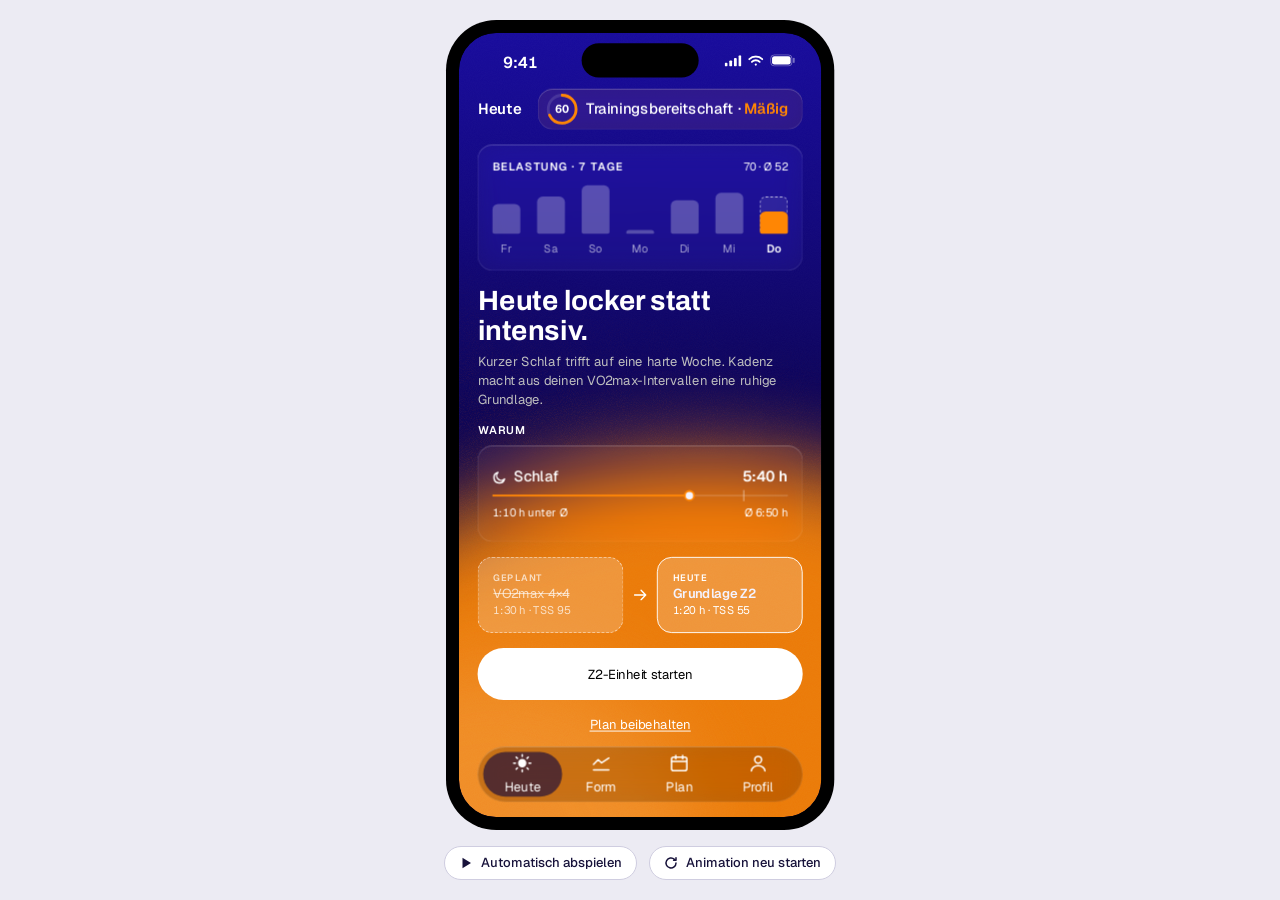
==== commit 3a783914: "Prototype: load styles and script from assets" ====
--- a/kadenz-prototyp.html
+++ b/kadenz-prototyp.html
@@ -8,209 +8,7 @@
 <link rel="preconnect" href="https://fonts.googleapis.com">
 <link rel="preconnect" href="https://fonts.gstatic.com" crossorigin>
 <link rel="stylesheet" href="https://fonts.googleapis.com/css2?family=Archivo:wght@700&family=Geist:wght@400;500;600;700&display=swap">
-<style>
-/* Layout: one phone, centred, scaled to the free space; a single quiet control row below it. */
-:root {
-  --page: #ecebf3; --ink: #17123a; --ink-soft: #5d5a78; --line: #cfcde0; --chip: #ffffff;
-  --navy: #080140; --orange: #ff8604; --ice: #2fb6f0; --green: #9dd40c;
-  --font-ui: "Geist", ui-sans-serif, system-ui, -apple-system, "Segoe UI", Roboto, sans-serif;
-  --font-display: "Archivo", "Arial Narrow", "Helvetica Neue", Arial, sans-serif;
-}
-@media (prefers-color-scheme: dark) { :root:not([data-theme="light"]) { --page: #0b0920; --ink: #f1f0fa; --ink-soft: #a9a6c4; --line: #2b2850; --chip: #171438; color-scheme: dark } }
-:root[data-theme="dark"] { --page: #0b0920; --ink: #f1f0fa; --ink-soft: #a9a6c4; --line: #2b2850; --chip: #171438; color-scheme: dark }
-
-html, body { height: 100%; }
-body { margin: 0; background: var(--page); color: var(--ink); font-family: var(--font-ui); -webkit-font-smoothing: antialiased; }
-.kz-page { box-sizing: border-box; min-height: 100%; height: 100%; display: flex; flex-direction: column; align-items: center; gap: 16px; padding-block: 20px; padding-inline: 16px; }
-.kz-stage { flex: 1 1 auto; min-height: 420px; width: 100%; display: flex; align-items: center; justify-content: center; }
-.kz-holder { position: relative; flex: none; }
-.kz-device { position: absolute; left: 0; top: 0; width: 418px; height: 872px; padding: 14px; box-sizing: border-box; background: #000; border-radius: 54px; transform-origin: 0 0; }
-.kz-bar { flex: none; display: flex; align-items: center; gap: 12px; flex-wrap: wrap; justify-content: center; font-size: 13px; line-height: 18px; color: var(--ink-soft); }
-.kz-replay { font: inherit; font-weight: 500; color: var(--ink); background: var(--chip); border: 1px solid var(--line); border-radius: 999px; padding: 7px 14px; cursor: pointer; display: inline-flex; align-items: center; gap: 8px; }
-.kz-replay:focus-visible { outline: 2px solid var(--ink); outline-offset: 2px; }
-html.kz-embed { color-scheme: light !important; }
-html.kz-embed, html.kz-embed body { background: transparent; overflow: hidden; }
-html.kz-embed .kz-page { padding: 0; gap: 0; }
-html.kz-embed .kz-bar { display: none; }
-html.kz-embed .kz-stage { min-height: 0; }
-html.kz-video, html.kz-video body { background: #ecebf3; }
-.touch { position: absolute; left: 0; top: 0; width: 44px; height: 44px; margin: -22px 0 0 -22px; border-radius: 50%; z-index: 9; pointer-events: none; opacity: 0; background: rgba(255,255,255,.3); box-shadow: inset 0 0 0 1.5px rgba(255,255,255,.75), 0 6px 16px rgba(8,1,64,.35); transform: translate(var(--x, 195px), var(--y, 720px)) scale(var(--sc, 1)); transition: transform .56s cubic-bezier(.4,0,.2,1), opacity .35s ease; }
-.touch.on { opacity: 1; }
-.touch.down { --sc: .7; transition: transform .14s ease-out, opacity .35s ease; }
-
-/* ── Phone ─────────────────────────────────────────── */
-.phone { position: relative; width: 390px; height: 844px; border-radius: 40px; overflow: hidden; -webkit-clip-path: inset(0 round 40px); clip-path: inset(0 round 40px); isolation: isolate; background: var(--navy); color: #fff; font-family: var(--font-ui); font-size: 14px; line-height: 20px; font-variant-numeric: tabular-nums; user-select: none; -webkit-user-select: none; -webkit-tap-highlight-color: transparent;
-  --ease: cubic-bezier(.16, 1, .3, 1); --spring: cubic-bezier(.34, 1.4, .64, 1); --acc: var(--orange); }
-.phone *, .phone *::before, .phone *::after { box-sizing: border-box; }
-.phone button { font: inherit; color: inherit; background: none; border: 0; padding: 0; margin: 0; cursor: pointer; }
-.phone button:focus-visible { outline: 2px solid #fff; outline-offset: 2px; }
-.phone p { margin: 0; }
-
-.bg { position: absolute; inset: 0; z-index: -1; background: linear-gradient(180deg, #170a9c 0%, #11067c 24%, #0b0356 48%, #080140 70%); }
-.glow { position: absolute; inset: 0; opacity: 0; transition: opacity .9s ease; }
-.glow i { position: absolute; display: block; border-radius: 50%; }
-.glow .g1 { left: -62%; top: 55%; width: 230%; height: 78%; background: var(--m); opacity: var(--o, .92); filter: blur(46px); transform: rotate(-13deg); animation: drift 16s ease-in-out infinite alternate; }
-.glow .g2 { left: -45%; top: 80%; width: 110%; height: 44%; background: var(--c); opacity: .28; filter: blur(50px); animation: drift 13s ease-in-out infinite alternate-reverse; }
-/* Grain, matched to the Figma export: a very faint fine noise, a touch stronger where the glow fades into the dark blue */
-.glow .gr { inset: 0; border-radius: 0; -webkit-mask-image: linear-gradient(193deg, transparent 34%, #000 52%, #000 62%, rgba(0,0,0,.45) 100%); mask-image: linear-gradient(193deg, transparent 34%, #000 52%, #000 62%, rgba(0,0,0,.45) 100%); }
-.glow .gr::before { content: ""; position: absolute; inset: 0; opacity: .09; background: var(--n); -webkit-mask-image: url("data:image/svg+xml,%3Csvg xmlns='http://www.w3.org/2000/svg' width='240' height='240'%3E%3Cfilter id='n' x='0' y='0' width='100%25' height='100%25'%3E%3CfeTurbulence type='fractalNoise' baseFrequency='.95' numOctaves='2' seed='7' stitchTiles='stitch'/%3E%3CfeColorMatrix values='0 0 0 0 1 0 0 0 0 1 0 0 0 0 1 2.6 0 0 0 -1.1'/%3E%3C/filter%3E%3Crect width='100%25' height='100%25' filter='url(%23n)'/%3E%3C/svg%3E"); mask-image: url("data:image/svg+xml,%3Csvg xmlns='http://www.w3.org/2000/svg' width='240' height='240'%3E%3Cfilter id='n' x='0' y='0' width='100%25' height='100%25'%3E%3CfeTurbulence type='fractalNoise' baseFrequency='.95' numOctaves='2' seed='7' stitchTiles='stitch'/%3E%3CfeColorMatrix values='0 0 0 0 1 0 0 0 0 1 0 0 0 0 1 2.6 0 0 0 -1.1'/%3E%3C/filter%3E%3Crect width='100%25' height='100%25' filter='url(%23n)'/%3E%3C/svg%3E"); -webkit-mask-size: 240px 240px; mask-size: 240px 240px; }
-.glow[data-t="mid"] { --m: #ff8604; --c: #ffc27a; --n: #ff6a00; }
-.glow[data-t="ice"] { --m: #2fb6f0; --c: #8fdcff; --o: .82; --n: #1e9ad6; }
-.phone[data-theme="mid"] .glow[data-t="mid"], .phone[data-theme="ice"] .glow[data-t="ice"] { opacity: 1; }
-.phone:not(.booted) .glow { opacity: 0 !important; }
-.phone.booting .glows { animation: glow-in 1.8s var(--ease) both; }
-.glows { position: absolute; inset: 0; }
-.grain { position: absolute; inset: 0; opacity: .05; background-image: url("data:image/svg+xml,%3Csvg xmlns='http://www.w3.org/2000/svg' width='220' height='220'%3E%3Cfilter id='n'%3E%3CfeTurbulence type='fractalNoise' baseFrequency='.9' numOctaves='2' stitchTiles='stitch'/%3E%3CfeColorMatrix values='0 0 0 0 1 0 0 0 0 1 0 0 0 0 1 0 0 0 .55 0'/%3E%3C/filter%3E%3Crect width='100%25' height='100%25' filter='url(%23n)'/%3E%3C/svg%3E"); }
-@keyframes drift { from { translate: 0 0; } to { translate: 3% -4%; } }
-@keyframes glow-in { from { transform: translateY(34%); opacity: 0; } }
-
-.status { position: absolute; left: 0; right: 0; top: 0; height: 62px; z-index: 8; pointer-events: none; }
-.status .time { position: absolute; left: 0; width: 132px; top: 21px; text-align: center; font-weight: 600; font-size: 17px; line-height: 22px; letter-spacing: -.2px; }
-.status .island { position: absolute; left: 50%; top: 11px; width: 126px; height: 37px; margin-left: -63px; border-radius: 20px; background: #000; }
-.status .sys { position: absolute; right: 0; width: 132px; top: 23px; display: flex; justify-content: center; align-items: center; gap: 7px; }
-
-.screen { position: absolute; inset: 0; padding: 60px 20px 0; display: none; flex-direction: column; gap: 16px; }
-.screen.active { display: flex; }
-.row { display: flex; align-items: center; }
-.between { justify-content: space-between; }
-.col { display: flex; flex-direction: column; }
-.g8 { gap: 8px; } .g16 { gap: 16px; }
-.h1 { font-family: var(--font-display); font-weight: 700; font-size: 30px; line-height: 32px; }
-.h2 { font-family: var(--font-display); font-weight: 700; font-size: 24px; line-height: 28px; }
-.t16 { font-size: 16px; line-height: 20px; } .t14 { font-size: 14px; line-height: 20px; }
-.t12 { font-size: 12px; line-height: 16px; } .t10 { font-size: 10px; line-height: 12px; }
-.md { font-weight: 500; } .sb { font-weight: 600; } .bd { font-weight: 700; }
-.eyebrow { font-size: 12px; line-height: 16px; font-weight: 600; letter-spacing: 1px; text-transform: uppercase; }
-.caps { letter-spacing: 1px; text-transform: uppercase; font-weight: 600; }
-.mut { color: rgba(255,255,255,.7); }
-.body { color: #bfbfbf; }
-.acc { color: var(--acc); }
-
-.glass { box-shadow: inset 0 1px 0 rgba(255,255,255,.16), inset 0 0 0 1px rgba(255,255,255,.07), inset 0 -1px 0 rgba(255,255,255,.05); -webkit-backdrop-filter: blur(14px) saturate(1.15); backdrop-filter: blur(14px) saturate(1.15); }
-.card { border-radius: 16px; padding: 16px; display: flex; flex-direction: column; gap: 12px; background: rgba(255,255,255,.035); }
-.card.tint { background: rgba(19,1,141,.4); }
-
-/* Heute */
-.pill { flex: none; white-space: nowrap; height: 44px; padding: 4px 16px 4px 8px; gap: 8px; border-radius: 16px; background: rgba(255,155,4,.1); }
-.score { position: relative; width: 36px; height: 36px; flex: none; }
-.score svg { position: absolute; inset: 0; transform: rotate(-90deg); }
-.score span { position: absolute; inset: 0; display: grid; place-items: center; font-size: 12px; line-height: 16px; font-weight: 700; }
-.ring { stroke: var(--acc); stroke-dasharray: 100; stroke-dashoffset: var(--to); }
-.days { height: 76px; display: flex; justify-content: space-between; align-items: flex-end; }
-.day { width: 30px; display: flex; flex-direction: column; align-items: center; gap: 8px; }
-.day span { color: rgba(255,255,255,.6); }
-.day.now span { color: #fff; font-weight: 600; }
-.bar { width: 30px; border-radius: 6px 6px 2px 2px; background: rgba(255,255,255,.26); transform-origin: 50% 100%; }
-.bar.plan { position: relative; background: rgba(255,255,255,.08); border: 1px dashed rgba(255,255,255,.7); }
-.bar.plan i { position: absolute; left: -1px; right: -1px; bottom: -1px; border-radius: 6px 6px 2px 2px; background: var(--acc); transform-origin: 50% 100%; }
-.bar.full { background: var(--acc); }
-.sleep { padding: 24px 16px; gap: 4px; }
-.scale { position: relative; height: 12px; }
-.scale .track { position: absolute; left: 0; right: 0; top: 5px; height: 2px; background: rgba(255,255,255,.14); }
-.scale .fill { position: absolute; left: 0; top: 5px; height: 2px; width: 212px; background: var(--acc); }
-.scale .avg { position: absolute; left: 270px; top: 0; width: 1px; height: 12px; background: rgba(255,255,255,.55); }
-.scale .knob { position: absolute; left: 206px; top: 0; width: 12px; height: 12px; border-radius: 50%; background: #f4f3ff; border: 2px solid var(--acc); }
-.swap { display: flex; align-items: center; gap: 8px; }
-.sc { flex: 1; height: 82px; padding: 16px; border-radius: 16px; background: rgba(255,255,255,.2); border: 1px solid #fff; display: flex; flex-direction: column; position: relative; }
-.sc.was { border: 1px dashed rgba(255,255,255,.6); color: rgba(255,255,255,.7); }
-.sc .ttl { font-size: 14px; line-height: 20px; font-weight: 600; color: #f4f3ff; }
-.sc.was .ttl { font-weight: 400; color: inherit; text-decoration: line-through; }
-.ivl { position: absolute; right: 16px; top: 26px; width: 68px; height: 28px; }
-.ivl b { position: absolute; bottom: 0; width: 4px; border-radius: 2px; background: #fff; transform-origin: 50% 100%; }
-.btn { height: 56px; border-radius: 28px; display: grid; place-items: center; width: 100%; font-size: 16px; line-height: 20px; font-weight: 600; transition: transform .2s var(--ease); }
-.phone button.btn.pri { background: #fff; color: #000; }
-.phone button.btn.sec { box-shadow: inset 0 0 0 1px rgba(255,255,255,.3); }
-.btn:active { transform: scale(.975); }
-.btn .lab { display: inline-flex; align-items: center; gap: 8px; }
-.phone button.link { text-decoration: underline; text-underline-offset: 2px; align-self: center; padding: 0 8px; }
-
-/* Kopf-Controls */
-.ctl { width: 190px; height: 44px; padding: 4px; border-radius: 16px; background: rgba(47,182,240,.1); display: flex; position: relative; }
-.seg { flex: 1; height: 36px; border-radius: 12px; display: grid; place-items: center; font-size: 12px; line-height: 16px; font-weight: 500; color: rgba(255,255,255,.7); position: relative; z-index: 1; transition: color .3s; }
-.seg[aria-pressed="true"] { color: var(--navy); font-weight: 600; }
-.thumb { position: absolute; left: 4px; top: 4px; width: calc((100% - 8px) / 3); height: 36px; border-radius: 12px; background: #fff; transform: translateX(calc(var(--k, 0) * 100%)); transition: transform .45s var(--ease); }
-.step { width: 36px; flex: none; height: 36px; border-radius: 12px; display: grid; place-items: center; }
-.step:disabled { opacity: .3; cursor: default; }
-.kw { flex: 1; display: grid; place-items: center; font-size: 12px; line-height: 16px; font-weight: 600; }
-
-/* Form */
-.dot { width: 8px; height: 8px; border-radius: 50%; flex: none; }
-.plotrow { display: flex; gap: 8px; }
-.plot { position: relative; width: 288px; height: 160px; }
-.plot svg { position: absolute; left: 0; top: 0; overflow: visible; }
-.plot .gl { position: absolute; left: 0; width: 288px; height: 1px; background: rgba(255,255,255,.1); }
-.plot .now { position: absolute; left: 276px; top: 0; width: 1px; height: 160px; background: rgba(255,255,255,.3); }
-.reveal { position: absolute; inset: -8px -12px -2px 0; }
-.reveal svg { top: 8px; }
-.axis { position: relative; width: 22px; height: 160px; }
-.axis span, .xl span { position: absolute; font-size: 10px; line-height: 12px; color: rgba(255,255,255,.7); white-space: nowrap; }
-.xl { position: relative; width: 288px; height: 12px; }
-.xl span.on { color: #fff; font-weight: 600; }
-.pt { transform-box: fill-box; transform-origin: center; }
-.zones { position: relative; height: 12px; }
-.zones i { position: absolute; top: 4px; height: 4px; width: 78px; border-radius: 2px; background: rgba(255,255,255,.2); }
-.zones i.on { background: #fff; }
-.zones .halo { position: absolute; left: 133px; top: -3px; width: 18px; height: 18px; border-radius: 50%; background: rgba(255,255,255,.3); display: grid; place-items: center; }
-.zones .halo::after { content: ""; width: 12px; height: 12px; border-radius: 50%; background: #fff; border: 2px solid var(--green); }
-.zl { display: flex; gap: 2px; }
-.zl span { width: 78px; text-align: center; font-size: 10px; line-height: 12px; color: rgba(255,255,255,.7); }
-.zl span.on { color: #fff; font-weight: 600; }
-.tile { flex: 1; padding: 12px 16px; gap: 2px; }
-
-/* Plan */
-.load { height: 8px; display: flex; gap: 2px; }
-.load i { height: 8px; border-radius: 4px; transform-origin: 0 50%; }
-.list { padding: 8px; gap: 0; }
-.dr { height: 52px; padding: 0 8px; display: flex; align-items: center; gap: 12px; border-top: 1px solid rgba(255,255,255,.1); }
-.dr.nb { border-top-color: transparent; }
-.dr.now { height: 60px; border: 1px solid #fff; background: rgba(255,255,255,.2); border-radius: 8px; }
-.dr .date { width: 32px; flex: none; }
-.dr .what { flex: 1; min-width: 0; }
-.badge { height: 20px; padding: 4px 8px; border-radius: 10px; background: #fff; color: var(--navy); font-size: 10px; line-height: 12px; font-weight: 600; letter-spacing: 1px; text-transform: uppercase; }
-
-/* Tab bar, sheet, toast */
-.tabs { position: absolute; left: 20px; right: 20px; bottom: 16px; height: 60px; padding: 6px; border-radius: 30px; background: rgba(0,0,0,.2); display: flex; z-index: 3; }
-.tabs .ind { position: absolute; left: 6px; top: 6px; width: calc((100% - 12px) / 4); height: 48px; border-radius: 24px; background: rgba(8,1,64,.6); transform: translateX(calc(var(--k, 0) * 100%)); transition: transform .5s var(--ease); }
-.tab { flex: 1; height: 48px; border-radius: 24px; display: flex; flex-direction: column; align-items: center; justify-content: center; gap: 4px; font-size: 11px; line-height: 14px; font-weight: 500; position: relative; }
-.phone:not(.booted) .tabs { opacity: 0; }
-.phone.booting .tabs { animation: rise 1s var(--ease) .75s both; }
-.scrim { position: absolute; inset: 0; z-index: 5; border-radius: 40px; background: rgba(8,1,64,.6); opacity: 0; pointer-events: none; transition: opacity .4s ease; }
-.sheet { position: absolute; left: 0; right: 0; bottom: 0; z-index: 6; padding: 8px 20px 16px; border-radius: 32px 32px 40px 40px; display: flex; flex-direction: column; align-items: center; gap: 16px; background: linear-gradient(180deg, rgba(255,134,4,0) 45%, rgba(255,134,4,.32) 100%), rgba(8,1,64,.92); transform: translateY(104%); visibility: hidden; transition: transform .55s cubic-bezier(.32,.72,0,1), visibility 0s .55s; }
-.sheet > * { width: 100%; }
-.phone.sheet-open .scrim { opacity: 1; pointer-events: auto; }
-.phone.sheet-open .sheet { transform: none; visibility: visible; transition-delay: 0s; }
-.phone button.grab { width: 36px; height: 4px; border-radius: 2px; background: rgba(255,255,255,.3); }
-.conseq { padding: 4px 16px; gap: 0; background: rgba(255,255,255,.08); }
-.conseq .r { height: 48px; display: flex; align-items: center; justify-content: space-between; border-top: 1px solid rgba(255,255,255,.1); }
-.conseq .r:first-child { border-top: 0; }
-.toast { position: absolute; left: 50%; bottom: 92px; z-index: 4; translate: -50% 0; padding: 8px 14px; border-radius: 12px; background: rgba(8,1,64,.86); font-size: 12px; line-height: 16px; white-space: nowrap; opacity: 0; transform: translateY(8px); transition: opacity .3s, transform .3s var(--ease); pointer-events: none; }
-.toast.on { opacity: 1; transform: none; }
-
-/* ── Motion ────────────────────────────────────────── */
-.screen:not(.is-in) .rise { opacity: 0; }
-.screen.is-in .rise { animation: rise var(--dur, .9s) var(--ease) both; animation-delay: calc(var(--d0, 0ms) + var(--i, 0) * var(--stg, 50ms)); }
-.screen.is-in .bar { animation: grow .8s var(--spring) both; animation-delay: calc(var(--d0, 0ms) + var(--pi, 0) * var(--stg, 50ms) + 280ms + var(--j, 0) * 60ms); }
-.screen.is-in .bar.plan i { animation: grow .7s var(--spring) both; animation-delay: calc(var(--d0, 0ms) + var(--pi, 0) * var(--stg, 50ms) + 900ms); }
-.screen.is-in .ivl b { animation: grow .6s var(--spring) both; animation-delay: calc(var(--d0, 0ms) + var(--pi, 0) * var(--stg, 50ms) + 300ms + var(--j, 0) * 45ms); }
-.screen.is-in .ring { animation: ring 1.3s var(--ease) both; animation-delay: calc(var(--d0, 0ms) + 350ms); }
-.screen.is-in .scale .fill { animation: wfrom 1.1s var(--ease) both; animation-delay: calc(var(--d0, 0ms) + var(--pi, 0) * var(--stg, 50ms) + 320ms); }
-.screen.is-in .scale .knob, .screen.is-in .zones .halo { animation: lfrom 1.1s var(--ease) both; animation-delay: calc(var(--d0, 0ms) + var(--pi, 0) * var(--stg, 50ms) + 320ms); }
-.screen.is-in .load i { animation: xfrom .7s var(--ease) both; animation-delay: calc(var(--d0, 0ms) + var(--pi, 0) * var(--stg, 50ms) + 260ms + var(--j, 0) * 220ms); }
-.screen.is-in .reveal { animation: reveal 1.4s cubic-bezier(.45,0,.2,1) both; animation-delay: calc(var(--d0, 0ms) + var(--pi, 0) * var(--stg, 50ms) + 250ms); }
-.screen.is-in .pt { animation: pop .5s var(--spring) both; animation-delay: calc(var(--d0, 0ms) + var(--pi, 0) * var(--stg, 50ms) + 300ms + var(--f, 0) * 1150ms); }
-.phone.sheet-open .sheet .srise { animation: rise .7s var(--ease) both; animation-delay: calc(120ms + var(--i, 0) * 55ms); }
-@keyframes rise { from { opacity: 0; transform: translateY(var(--dy, 28px)); } }
-@keyframes grow { from { transform: scaleY(0); } }
-@keyframes ring { from { stroke-dashoffset: 100; } }
-@keyframes wfrom { from { width: 0; } }
-@keyframes lfrom { from { left: -6px; } }
-@keyframes xfrom { from { transform: scaleX(0); } }
-@keyframes reveal { from { clip-path: inset(0 100% 0 0); } to { clip-path: inset(0 0 0 0); } }
-@keyframes pop { from { transform: scale(0); opacity: 0; } }
-@media (prefers-reduced-motion: reduce) {
-  .phone *, .phone *::before, .phone *::after { animation: none !important; transition: none !important; }
-}
-</style>
+<link rel="stylesheet" href="/assets/kadenz.css?v=896e2ff6">
 </head>
 <body>
 <div class="kz-page" id="kz">
@@ -278,272 +76,6 @@
   </div>
 </div>
 
-<script>
-(function () {
-  var root = document.getElementById('kz'); if (!root) return;
-  var $ = function (s, r) { return (r || root).querySelector(s); };
-  var $$ = function (s, r) { return Array.prototype.slice.call((r || root).querySelectorAll(s)); };
-  var phone = $('.phone'), holder = $('.kz-holder'), device = $('.kz-device'), stage = $('.kz-stage');
-  var reduced = window.matchMedia && matchMedia('(prefers-reduced-motion: reduce)').matches;
-  var HASH = location.hash || '', AUTO = /auto/.test(HASH), VIDEO = /video/.test(HASH);
-  if (/embed/.test(HASH) || VIDEO) document.documentElement.classList.add('kz-embed');
-  if (VIDEO) document.documentElement.classList.add('kz-video');
-
-  var S = { screen: 'heute', choice: 'z2', range: '6W', week: 40, booted: false };
-  var TABS = ['heute', 'form', 'plan', 'profil'];
-
-  /* ── Daten ── */
-  var RANGES = {
-    '6W': { min: 40, max: 80, fit: [57, 57, 58, 60, 61.5, 63, 64], fat: [52, 60, 55, 66, 61, 58, 78], dots: true,
-            labels: [[0, 'KW 34'], [1, '35'], [2, '36'], [3, '37'], [4, '38'], [5, '39'], [6, 'Heute']] },
-    '3M': { min: 40, max: 80, fit: [50, 51, 52, 53, 54, 55, 56, 57, 57, 58, 60, 62, 64], fat: [46, 55, 50, 58, 49, 62, 57, 52, 60, 55, 66, 60, 78],
-            labels: [[0, 'Jul'], [4, 'Aug'], [8, 'Sep'], [12, 'Heute']] },
-    '1J': { min: 20, max: 80, fit: [41, 38, 36, 37, 40, 44, 48, 51, 53, 54, 56, 60, 64], fat: [38, 30, 28, 35, 44, 50, 55, 52, 58, 54, 60, 62, 78],
-            labels: [[0, 'Okt'], [3, 'Jan'], [6, 'Apr'], [9, 'Jul'], [12, 'Heute']] }
-  };
-  function week(n) {
-    if (n === 39) return { range: '21. – 27. Sep', h: 'Woche abgeschlossen.', b: '398 von 400 TSS. Du hast dein Wochenziel so gut wie erreicht.', goal: 400, done: 398, today: 0, plan: 0,
-      days: [['Mo', '21', 'Ruhetag', '', 'rest'], ['Di', '22', 'Schwelle 2×20', '1:30 h', 'done'], ['Mi', '23', 'Grundlage Z2', '1:15 h', 'done'], ['Do', '24', 'VO2max 4×4', '1:30 h', 'done'], ['Fr', '25', 'Ruhetag', '', 'rest'], ['Sa', '26', 'Lange Ausfahrt Z2', '3:15 h', 'done'], ['So', '27', 'Grundlage Z2', '1:45 h', 'done']] };
-    if (n === 41) return { range: '5. – 11. Okt', h: 'Nächste Woche wird aufgebaut.', b: 'Zwei harte Einheiten und eine lange Ausfahrt. Kadenz passt den Plan an, wenn deine Bereitschaft es verlangt.', goal: 450, done: 0, today: 0, plan: 450,
-      days: [['Mo', '5', 'Ruhetag', '', 'rest'], ['Di', '6', 'VO2max 5×4', '1:30 h', ''], ['Mi', '7', 'Grundlage Z2', '1:30 h', ''], ['Do', '8', 'Sweet Spot 3×15', '1:30 h', ''], ['Fr', '9', 'Ruhetag', '', 'rest'], ['Sa', '10', 'Lange Ausfahrt Z2', '4:00 h', ''], ['So', '11', 'Grundlage Z2', '2:00 h', '']] };
-    var z2 = S.choice === 'z2', t = z2 ? 55 : 95;
-    return { range: '28. Sep – 4. Okt', h: 'Eine Änderung diese Woche.',
-      b: z2 ? 'Donnerstag wurde entschärft. Dein Wochenziel bleibt erreichbar – Samstag holt den Rest.' : 'Samstag wurde gekürzt, damit du dich nach den Intervallen erholst. Dein Wochenziel bleibt erreichbar.',
-      goal: 420, done: 212, today: t, plan: 420 - 212 - t,
-      days: [['Mo', '28', 'Ruhetag', '', 'rest'], ['Di', '29', 'Sweet Spot 3×12', '1:15 h', 'done'], ['Mi', '30', 'Grundlage Z2', '1:30 h', 'done'],
-        z2 ? ['Do', 'Heute', 'Grundlage Z2', '1:20 h', 'now', 'Angepasst', 'statt <s>VO2max 4×4</s> · 1:30 h'] : ['Do', 'Heute', 'VO2max 4×4', '1:30 h', 'now', '', 'wie geplant · TSS 95'],
-        ['Fr', '2', 'Ruhetag', '', 'rest'], z2 ? ['Sa', '3', 'Lange Ausfahrt Z2', '3:30 h', ''] : ['Sa', '3', 'Lange Ausfahrt Z2', '3:00 h', '', 'Gekürzt'], ['So', '4', 'Grundlage Z2', '2:00 h', '']] };
-  }
-
-  /* ── Templates ── */
-  var ICON = {
-    moon: '<svg width="15" height="15" viewBox="0 0 15 15" fill="none" stroke="#fff" stroke-width="1.5" stroke-linejoin="round"><path d="M13 9.1A5.8 5.8 0 1 1 5.9 2a4.6 4.6 0 0 0 7.1 7.1z"/></svg>',
-    arrow: '<svg width="20" height="20" viewBox="0 0 20 20" fill="none" stroke="#fff" stroke-width="1.5" stroke-linecap="round" stroke-linejoin="round"><path d="M4 10h12M11 5l5 5-5 5"/></svg>',
-    check: '<svg width="14" height="10" viewBox="-1 -1 14 10" fill="none" stroke="currentColor" stroke-width="1.5" stroke-linecap="round" stroke-linejoin="round"><path d="M0 4l4 4 8-8"/></svg>',
-    prev: '<svg width="8" height="14" viewBox="-1 -1 8 14" fill="none" stroke="#fff" stroke-width="1.5" stroke-linecap="round" stroke-linejoin="round"><path d="M6 0L0 6l6 6"/></svg>',
-    next: '<svg width="8" height="14" viewBox="-1 -1 8 14" fill="none" stroke="#fff" stroke-width="1.5" stroke-linecap="round" stroke-linejoin="round"><path d="M0 0l6 6-6 6"/></svg>'
-  };
-
-  function tplHeute() {
-    var z2 = S.choice === 'z2';
-    var bars = [['Fr', 32], ['Sa', 40], ['So', 52], ['Mo', 4], ['Di', 36], ['Mi', 44]].map(function (d, j) {
-      return '<div class="day"><div class="bar" style="height:' + d[1] + 'px;--j:' + j + '"></div><span class="t12">' + d[0] + '</span></div>';
-    }).join('');
-    var today = z2 ? '<div class="bar plan" style="height:40px;--j:6"><i style="height:24px"></i></div>' : '<div class="bar full" style="height:40px;--j:6"></div>';
-    var ivl = ''; for (var i = 0; i < 9; i++) ivl += '<b style="left:' + i * 8 + 'px;height:' + (i % 2 ? 28 : 8) + 'px;opacity:' + (i % 2 ? 1 : .4) + ';--j:' + i + '"></b>';
-    return '' +
-      '<div class="row between rise"><span class="t16 sb">Heute</span>' +
-        '<div class="row pill glass"><div class="score"><svg width="36" height="36" viewBox="0 0 36 36" fill="none" stroke-width="3"><circle cx="18" cy="18" r="15" stroke="rgba(255,255,255,.12)"/><circle class="ring" cx="18" cy="18" r="15" pathLength="100" stroke-linecap="round" style="--to:32"/></svg><span data-count="68">68</span></div>' +
-        '<span class="t16 md">Trainingsbereitschaft · <b class="sb acc">Mäßig</b></span></div></div>' +
-      '<div class="card glass rise"><div class="row between"><span class="eyebrow">Belastung · 7 Tage</span><span class="t12">70 · Ø 52</span></div>' +
-        '<div class="days">' + bars + '<div class="day now">' + today + '<span class="t12">Do</span></div></div></div>' +
-      '<div class="col g8 rise"><p class="h1">' + (z2 ? 'Heute locker statt intensiv.' : 'Heute intensiv – auf eigenen Wunsch.') + '</p>' +
-        '<p class="body" style="min-height:60px">' + (z2 ? 'Kurzer Schlaf trifft auf eine harte Woche. Kadenz macht aus deinen VO2max-Intervallen eine ruhige Grundlage.' : 'Du fährst VO2max wie geplant. Kadenz kürzt dafür die lange Ausfahrt am Samstag, damit du dich erholen kannst.') + '</p></div>' +
-      '<div class="col g8"><p class="eyebrow rise">Warum</p>' +
-        '<div class="card glass sleep rise"><div class="row between"><span class="row g8">' + ICON.moon + '<span class="t16 md">Schlaf</span></span><span class="t16 sb">5:40 h</span></div>' +
-        '<div class="scale"><span class="track"></span><span class="fill"></span><span class="avg"></span><span class="knob"></span></div>' +
-        '<div class="row between t12"><span>1:10 h unter Ø</span><span>Ø 6:50 h</span></div></div></div>' +
-      (z2
-        ? '<div class="swap rise"><div class="sc was"><span class="t10 caps">Geplant</span><span class="ttl">VO2max 4×4</span><span class="t12">1:30 h · TSS 95</span></div>' + ICON.arrow +
-          '<div class="sc"><span class="t10 caps">Heute</span><span class="ttl">Grundlage Z2</span><span class="t12">1:20 h · TSS 55</span></div></div>'
-        : '<div class="swap rise"><div class="sc"><span class="t10 caps">Heute · wie geplant</span><span class="ttl">VO2max 4×4</span><span class="t12">1:30 h · TSS 95</span><div class="ivl">' + ivl + '</div></div></div>') +
-      '<button class="btn pri rise" type="button" data-act="start"><span class="lab">' + (z2 ? 'Z2-Einheit starten' : 'VO2max starten') + '</span></button>' +
-      '<button class="link rise" type="button" data-act="' + (z2 ? 'open-sheet' : 'choose-z2') + '">' + (z2 ? 'Plan beibehalten' : 'Doch Z2 fahren') + '</button>';
-  }
-
-  function smooth(p) {
-    var d = 'M' + p[0][0] + ' ' + p[0][1];
-    for (var i = 0; i < p.length - 1; i++) {
-      var a = p[i - 1] || p[i], b = p[i], c = p[i + 1], e = p[i + 2] || c;
-      d += 'C' + r2(b[0] + (c[0] - a[0]) / 6) + ' ' + r2(b[1] + (c[1] - a[1]) / 6) + ' ' + r2(c[0] - (e[0] - b[0]) / 6) + ' ' + r2(c[1] - (e[1] - b[1]) / 6) + ' ' + c[0] + ' ' + c[1];
-    }
-    return d;
-  }
-  function r2(v) { return Math.round(v * 100) / 100; }
-  function tplChart() {
-    var R = RANGES[S.range], n = R.fit.length;
-    var X = function (i) { return r2(12 + 264 * i / (n - 1)); }, Y = function (v) { return r2((R.max - v) / (R.max - R.min) * 160); };
-    var pf = R.fit.map(function (v, i) { return [X(i), Y(v)]; }), pa = R.fat.map(function (v, i) { return [X(i), Y(v)]; });
-    var line = pf.map(function (p, i) { return (i ? 'L' : 'M') + p[0] + ' ' + p[1]; }).join('');
-    var dots = R.dots ? pf.slice(0, -1).map(function (p, i) { return '<circle class="pt" cx="' + p[0] + '" cy="' + p[1] + '" r="3" fill="#fff" style="--f:' + r2(i / (n - 1)) + '"/>'; }).join('') : '';
-    var lf = pf[n - 1], la = pa[n - 1], mid = (R.max + R.min) / 2;
-    var xl = R.labels.map(function (l, k) {
-      var last = k === R.labels.length - 1, st = k === 0 ? 'left:0' : last ? 'right:0' : 'left:' + X(l[0]) + 'px;transform:translateX(-50%)';
-      return '<span class="' + (last ? 'on' : '') + '" style="' + st + '">' + l[1] + '</span>';
-    }).join('');
-    return '<div class="plotrow"><div class="plot"><span class="gl" style="top:0"></span><span class="gl" style="top:80px"></span><span class="gl" style="top:159px;background:rgba(255,255,255,.2)"></span><span class="now"></span>' +
-      '<div class="reveal"><svg width="288" height="160" viewBox="0 0 288 160" fill="none"><defs><linearGradient id="kzArea" x1="0" y1="0" x2="0" y2="1"><stop offset="0" stop-color="#fff" stop-opacity=".28"/><stop offset="1" stop-color="#fff" stop-opacity="0"/></linearGradient></defs>' +
-      '<path d="' + line + 'L' + lf[0] + ' 160L12 160Z" fill="url(#kzArea)"/><path d="' + smooth(pa) + '" stroke="#2fb6f0" stroke-width="2" stroke-dasharray="4 4" stroke-linecap="round"/><path d="' + line + '" stroke="#fff" stroke-width="2" stroke-linecap="round" stroke-linejoin="round"/></svg></div>' +
-      '<svg width="288" height="160" viewBox="0 0 288 160" fill="none">' + dots +
-      '<circle class="pt" cx="' + la[0] + '" cy="' + la[1] + '" r="3" fill="#080140" stroke="#2fb6f0" stroke-width="2" style="--f:1"/>' +
-      '<circle class="pt" cx="' + lf[0] + '" cy="' + lf[1] + '" r="9" fill="rgba(255,255,255,.3)" style="--f:1"/><circle class="pt" cx="' + lf[0] + '" cy="' + lf[1] + '" r="5" fill="#fff" style="--f:1"/></svg></div>' +
-      '<div class="axis"><span style="top:-6px">' + R.max + '</span><span style="top:74px">' + mid + '</span><span style="top:154px">' + R.min + '</span></div></div>' +
-      '<div class="xl">' + xl + '</div>';
-  }
-  function tplForm() {
-    var k = ['6W', '3M', '1J'].indexOf(S.range);
-    return '' +
-      '<div class="row between rise"><span class="t16 sb">Form</span><div class="ctl glass" style="--k:' + k + '" role="group" aria-label="Zeitraum"><span class="thumb"></span>' +
-        [['6W', '6 W'], ['3M', '3 M'], ['1J', '1 J']].map(function (s) { return '<button class="seg" type="button" data-range="' + s[0] + '" aria-pressed="' + (S.range === s[0]) + '">' + s[1] + '</button>'; }).join('') + '</div></div>' +
-      '<div class="col g8 rise"><p class="h1">Fitter als je – aber gerade müde.</p><p class="body">Fitness wächst seit 4 Wochen, die Ermüdung liegt gerade darüber.</p></div>' +
-      '<div class="card tint glass rise"><div class="row" style="gap:12px"><span class="row t12" style="gap:6px"><i class="dot" style="background:#fff"></i>Fitness</span><span class="row t12" style="gap:6px"><i class="dot" style="border:2px solid #2fb6f0"></i>Ermüdung</span></div>' +
-        '<div class="col" style="gap:12px" id="kz-chart">' + tplChart() + '</div></div>' +
-      '<div class="card tint glass rise"><div class="row between" style="align-items:flex-start"><div class="col" style="gap:4px"><span class="t16 md">Form</span><span class="t10 caps mut">Produktiv</span></div><span class="h2" data-count="-14">−14</span></div>' +
-        '<div class="col" style="gap:4px"><div class="zones"><i style="left:0"></i><i class="on" style="left:80px"></i><i style="left:160px"></i><i style="left:240px"></i><span class="halo"></span></div>' +
-        '<div class="zl"><span>Über</span><span class="on">Produktiv</span><span>Neutral</span><span>Frisch</span></div></div>' +
-        '<p class="body">Gut für den Aufbau. Zum Rennen in 23 Tagen solltest du bei +5 bis +15 ankommen.</p></div>' +
-      '<div class="row g8 rise"><div class="card tint glass tile"><span class="t12 mut">Fitness</span><div class="row g8" style="align-items:flex-end"><span class="h2" data-count="64">64</span><span class="t12 mut" style="padding-bottom:2px">↑ 6 in 4 Wochen</span></div></div>' +
-        '<div class="card tint glass tile"><span class="t12 mut">Ermüdung</span><div class="row g8" style="align-items:flex-end"><span class="h2" data-count="78">78</span><span class="t12 mut" style="padding-bottom:2px">↑ 20 in 7 Tagen</span></div></div></div>';
-  }
-
-  function tplPlan() {
-    var w = week(S.week), tot = 318, segs = [], j = 0;
-    var px = function (v) { return Math.round(v / w.goal * tot); };
-    if (w.done) segs.push('<i style="width:' + px(w.done) + 'px;background:#fff;--j:' + j++ + '"></i>');
-    if (w.today) segs.push('<i style="width:' + px(w.today) + 'px;background:var(--orange);--j:' + j++ + '"></i>');
-    if (w.plan) segs.push('<i style="flex:1;background:rgba(255,255,255,.3);--j:' + j++ + '"></i>');
-    var leg = function (c, l, v) { return '<span class="row t12 mut" style="gap:6px"><i class="dot" style="background:' + c + '"></i><span>' + l + ' <b class="sb" style="color:#fff">' + v + '</b></span></span>'; };
-    var rows = w.days.map(function (d, i) {
-      var now = d[4] === 'now', rest = d[4] === 'rest', prevNow = i > 0 && w.days[i - 1][4] === 'now';
-      var badge = d[5] ? '<span class="badge">' + d[5] + '</span>' : '';
-      return '<div class="dr rise' + (now ? ' now' : '') + (i === 0 || prevNow ? ' nb' : '') + '">' +
-        '<div class="col date"><span class="t12 sb' + (rest ? ' mut' : '') + '">' + d[0] + '</span><span class="t10 ' + (now ? 'sb' : 'mut') + '">' + d[1] + '</span></div>' +
-        '<div class="col what"><span class="row g8"><span class="t14 ' + (now ? 'sb' : rest ? 'mut' : 'md') + '">' + d[2] + '</span>' + badge + '</span>' + (d[6] ? '<span class="t12 mut">' + d[6] + '</span>' : '') + '</div>' +
-        (d[3] ? '<span class="row t14 ' + (now ? 'sb' : 'mut') + '" style="gap:6px">' + (d[4] === 'done' ? ICON.check : '') + d[3] + '</span>' : '') + '</div>';
-    }).join('');
-    return '' +
-      '<div class="row between rise"><div class="col"><span class="t16 sb">Plan</span><span class="t12 mut">' + w.range + '</span></div>' +
-        '<div class="ctl glass" role="group" aria-label="Woche"><button class="step" type="button" data-week="-1" aria-label="Vorherige Woche"' + (S.week <= 39 ? ' disabled' : '') + '>' + ICON.prev + '</button><span class="kw">KW ' + S.week + '</span><button class="step" type="button" data-week="1" aria-label="Nächste Woche"' + (S.week >= 41 ? ' disabled' : '') + '>' + ICON.next + '</button></div></div>' +
-      '<div class="col g8 rise"><p class="h1" style="min-height:64px">' + w.h + '</p><p class="body" style="min-height:40px">' + w.b + '</p></div>' +
-      '<div class="card tint glass rise"><div class="row between"><span class="eyebrow">Wochenbelastung</span><span class="t12">' + w.done + ' / ' + w.goal + ' TSS</span></div>' +
-        '<div class="load">' + segs.join('') + '</div><div class="row g16">' + (w.done ? leg('#fff', 'Erledigt', w.done) : '') + (w.today ? leg('var(--orange)', 'Heute', w.today) : '') + (w.plan ? leg('rgba(255,255,255,.3)', 'Geplant', w.plan) : '') + '</div></div>' +
-      '<div class="card tint glass list rise">' + rows + '</div>';
-  }
-  var TPL = { heute: tplHeute, form: tplForm, plan: tplPlan };
-
-  /* ── Motion ── */
-  function count(el, delay) {
-    var to = parseFloat(el.getAttribute('data-count')), fmt = function (v) { v = Math.round(v); return (v < 0 ? '−' : '') + Math.abs(v); };
-    if (reduced) { el.textContent = fmt(to); return; }
-    el.textContent = fmt(0);
-    var t0 = performance.now() + delay, dur = 1000;
-    (function tick() {
-      var p = Math.min(1, Math.max(0, (performance.now() - t0) / dur)), e = 1 - Math.pow(1 - p, 3);
-      el.textContent = fmt(to * e);
-      if (p < 1 && el.isConnected) requestAnimationFrame(tick);
-    })();
-  }
-  function enter(name, mode) {
-    var el = $('.screen[data-screen="' + name + '"]');
-    var first = mode === 'first', d0 = first ? 250 : 40, stg = first ? 95 : 45;
-    el.classList.remove('is-in');
-    $$('.rise', el).forEach(function (r, i) {
-      r.style.setProperty('--i', i);
-      $$('.bar, .ivl b, .fill, .knob, .halo, .load i, .reveal, .pt, [data-count]', r).forEach(function (c) { c.style.setProperty('--pi', i); c._pi = i; });
-    });
-    el.style.setProperty('--d0', d0 + 'ms'); el.style.setProperty('--stg', stg + 'ms');
-    el.style.setProperty('--dur', first ? '1s' : '.7s'); el.style.setProperty('--dy', first ? '36px' : '20px');
-    void el.offsetWidth;
-    el.classList.add('is-in');
-    $$('[data-count]', el).forEach(function (c) { count(c, d0 + (c._pi || 0) * stg + 300); });
-  }
-  function render(name) { $('.screen[data-screen="' + name + '"]').innerHTML = TPL[name](); }
-  function show(name, mode) {
-    S.screen = name;
-    $$('.screen').forEach(function (s) { s.classList.toggle('active', s.getAttribute('data-screen') === name); });
-    phone.setAttribute('data-theme', name === 'heute' ? 'mid' : 'ice');
-    $('.tabs').style.setProperty('--k', TABS.indexOf(name));
-    $$('.tab').forEach(function (t) { t.setAttribute('aria-current', t.getAttribute('data-tab') === name ? 'page' : 'false'); });
-    render(name); enter(name, mode || 'quick');
-  }
-  function boot() {
-    S.screen = 'heute'; S.choice = 'z2'; S.range = '6W'; S.week = 40;
-    phone.classList.remove('sheet-open', 'booted', 'booting');
-    void phone.offsetWidth;
-    phone.classList.add('booted', 'booting');
-    show('heute', 'first');
-    clearTimeout(boot.t); boot.t = setTimeout(function () { phone.classList.remove('booting'); }, 2600);
-  }
-  var toastT;
-  function toast(msg) { var t = $('.toast'); t.textContent = msg; t.classList.add('on'); clearTimeout(toastT); toastT = setTimeout(function () { t.classList.remove('on'); }, 2200); }
-
-  /* ── Interaktion ── */
-  phone.addEventListener('click', function (ev) {
-    var t = ev.target.closest('[data-tab],[data-act],[data-range],[data-week]'); if (!t || t.disabled) return;
-    var tab = t.getAttribute('data-tab'), act = t.getAttribute('data-act');
-    if (tab) { if (tab === 'profil') return toast('Profil ist im Prototyp nicht enthalten'); if (tab !== S.screen) show(tab); return; }
-    if (t.hasAttribute('data-range')) {
-      S.range = t.getAttribute('data-range');
-      var k = ['6W', '3M', '1J'].indexOf(S.range), ctl = t.parentNode;
-      ctl.style.setProperty('--k', k);
-      $$('.seg', ctl).forEach(function (s) { s.setAttribute('aria-pressed', s === t); });
-      var ch = $('#kz-chart'), card = ch.closest('.rise'); ch.innerHTML = tplChart();
-      $$('.reveal, .pt', ch).forEach(function (c) { c.style.setProperty('--pi', 0); });
-      card.parentNode.style.setProperty('--d0', '0ms');
-      return;
-    }
-    if (t.hasAttribute('data-week')) { S.week += parseInt(t.getAttribute('data-week'), 10); render('plan'); enter('plan', 'quick'); return; }
-    if (act === 'open-sheet') phone.classList.add('sheet-open');
-    if (act === 'close-sheet') phone.classList.remove('sheet-open');
-    if (act === 'choose-z2' || act === 'choose-vo2') {
-      var next = act === 'choose-z2' ? 'z2' : 'vo2', changed = next !== S.choice;
-      S.choice = next; phone.classList.remove('sheet-open');
-      if (changed) setTimeout(function () { render('heute'); enter('heute', 'quick'); }, phone.classList.contains('sheet-open') ? 0 : 180);
-    }
-    if (act === 'start') {
-      var lab = $('.lab', t); if (t._busy) return; t._busy = true; var old = lab.innerHTML;
-      lab.innerHTML = ICON.check + 'Einheit gestartet';
-      setTimeout(function () { if (lab.isConnected) { lab.innerHTML = old; t._busy = false; } }, 2200);
-    }
-  });
-  document.addEventListener('keydown', function (e) { if (e.key === 'Escape') phone.classList.remove('sheet-open'); });
-  /* ── Automatischer Durchlauf ── */
-  var touch = $('.touch'), demo = { on: false, timers: [] };
-  var STEPS = [[2700, '[data-act="open-sheet"]'], [1500, '[data-act="choose-vo2"]'], [1800, '[data-tab="plan"]'], [1800, '[data-week="1"]'],
-    [1100, '[data-tab="form"]'], [2000, '[data-range="1J"]'], [1200, '[data-tab="heute"]'], [1200, '[data-act="choose-z2"]'], [1400, '[data-act="start"]']];
-  function later(fn, ms) { var t = setTimeout(fn, ms); demo.timers.push(t); return t; }
-  function tap(sel, done) {
-    var el = $(sel); if (!el) return done();
-    var pr = phone.getBoundingClientRect(), r = el.getBoundingClientRect(), s = pr.width / 390 || 1;
-    touch.style.setProperty('--x', Math.round((r.left + r.width / 2 - pr.left) / s) + 'px');
-    touch.style.setProperty('--y', Math.round((r.top + r.height / 2 - pr.top) / s) + 'px');
-    touch.classList.add('on');
-    later(function () { touch.classList.add('down'); later(function () { touch.classList.remove('down'); el.click(); done(); }, 150); }, 620);
-  }
-  function stopDemo() { demo.on = false; demo.timers.forEach(clearTimeout); demo.timers = []; touch.classList.remove('on', 'down'); }
-  function runDemo(loop) {
-    stopDemo(); demo.on = true; window.__kzDone = false; boot();
-    var i = 0;
-    (function next() {
-      if (!demo.on) return;
-      if (i >= STEPS.length) return later(function () { touch.classList.remove('on'); later(function () { window.__kzDone = true; if (loop) runDemo(true); else stopDemo(); }, loop ? 1300 : 600); }, 1600);
-      var st = STEPS[i++]; later(function () { tap(st[1], next); }, st[0]);
-    })();
-  }
-  phone.addEventListener('pointerdown', function (e) { if (e.isTrusted && demo.on) stopDemo(); });
-  var rp = document.getElementById('kz-replay'); if (rp) rp.addEventListener('click', function () { stopDemo(); boot(); });
-  var au = document.getElementById('kz-auto'); if (au) au.addEventListener('click', function () { runDemo(false); });
-  window.KadenzPrototyp = { replay: function () { stopDemo(); boot(); }, demo: runDemo, stop: stopDemo };
-  window.addEventListener('message', function (e) { if (e.data === 'kadenz:replay') { stopDemo(); boot(); } if (e.data === 'kadenz:demo') { if (reduced) boot(); else runDemo(true); } if (e.data === 'kadenz:stop') stopDemo(); });
-
-  /* ── Skalierung ── */
-  function fit() {
-    var box = stage.getBoundingClientRect();   // fractional size, so the phone fills an embedding frame exactly
-    var s = Math.min(box.width / 418, box.height / 872, VIDEO ? 1.4 : 1);
-    if (!(s > 0)) s = 1;
-    device.style.transform = 'scale(' + s + ')';
-    holder.style.width = 418 * s + 'px'; holder.style.height = 872 * s + 'px';
-  }
-  fit(); window.addEventListener('resize', fit);
-  if (window.ResizeObserver) new ResizeObserver(fit).observe(stage);
-
-  /* ── Erstes Erscheinen ── */
-  function start() { if (S.booted || VIDEO) return; S.booted = true; if (AUTO && !reduced) runDemo(true); else boot(); }
-  if ('IntersectionObserver' in window) {
-    var io = new IntersectionObserver(function (en) { if (en[0].isIntersecting) { io.disconnect(); start(); } }, { threshold: .35 });
-    io.observe(holder); setTimeout(start, 4000);
-  } else start();
-})();
-</script>
+<script src="/assets/kadenz.js?v=f2624029"></script>
 </body>
 </html>
--- a/assets/kadenz.css
+++ b/assets/kadenz.css
@@ -0,0 +1,202 @@
+
+/* Layout: one phone, centred, scaled to the free space; a single quiet control row below it. */
+:root {
+  --page: #ecebf3; --ink: #17123a; --ink-soft: #5d5a78; --line: #cfcde0; --chip: #ffffff;
+  --navy: #080140; --orange: #ff8604; --ice: #2fb6f0; --green: #9dd40c;
+  --font-ui: "Geist", ui-sans-serif, system-ui, -apple-system, "Segoe UI", Roboto, sans-serif;
+  --font-display: "Archivo", "Arial Narrow", "Helvetica Neue", Arial, sans-serif;
+}
+@media (prefers-color-scheme: dark) { :root:not([data-theme="light"]) { --page: #0b0920; --ink: #f1f0fa; --ink-soft: #a9a6c4; --line: #2b2850; --chip: #171438; color-scheme: dark } }
+:root[data-theme="dark"] { --page: #0b0920; --ink: #f1f0fa; --ink-soft: #a9a6c4; --line: #2b2850; --chip: #171438; color-scheme: dark }
+
+html, body { height: 100%; }
+body { margin: 0; background: var(--page); color: var(--ink); font-family: var(--font-ui); -webkit-font-smoothing: antialiased; }
+.kz-page { box-sizing: border-box; min-height: 100%; height: 100%; display: flex; flex-direction: column; align-items: center; gap: 16px; padding-block: 20px; padding-inline: 16px; }
+.kz-stage { flex: 1 1 auto; min-height: 420px; width: 100%; display: flex; align-items: center; justify-content: center; }
+.kz-holder { position: relative; flex: none; }
+.kz-device { position: absolute; left: 0; top: 0; width: 418px; height: 872px; padding: 14px; box-sizing: border-box; background: #000; border-radius: 54px; transform-origin: 0 0; }
+.kz-bar { flex: none; display: flex; align-items: center; gap: 12px; flex-wrap: wrap; justify-content: center; font-size: 13px; line-height: 18px; color: var(--ink-soft); }
+.kz-replay { font: inherit; font-weight: 500; color: var(--ink); background: var(--chip); border: 1px solid var(--line); border-radius: 999px; padding: 7px 14px; cursor: pointer; display: inline-flex; align-items: center; gap: 8px; }
+.kz-replay:focus-visible { outline: 2px solid var(--ink); outline-offset: 2px; }
+html.kz-embed { color-scheme: light !important; }
+html.kz-embed, html.kz-embed body { background: transparent; overflow: hidden; }
+html.kz-embed .kz-page { padding: 0; gap: 0; }
+html.kz-embed .kz-bar { display: none; }
+html.kz-embed .kz-stage { min-height: 0; }
+html.kz-video, html.kz-video body { background: #ecebf3; }
+.touch { position: absolute; left: 0; top: 0; width: 44px; height: 44px; margin: -22px 0 0 -22px; border-radius: 50%; z-index: 9; pointer-events: none; opacity: 0; background: rgba(255,255,255,.3); box-shadow: inset 0 0 0 1.5px rgba(255,255,255,.75), 0 6px 16px rgba(8,1,64,.35); transform: translate(var(--x, 195px), var(--y, 720px)) scale(var(--sc, 1)); transition: transform .56s cubic-bezier(.4,0,.2,1), opacity .35s ease; }
+.touch.on { opacity: 1; }
+.touch.down { --sc: .7; transition: transform .14s ease-out, opacity .35s ease; }
+
+/* ── Phone ─────────────────────────────────────────── */
+.phone { position: relative; width: 390px; height: 844px; border-radius: 40px; overflow: hidden; -webkit-clip-path: inset(0 round 40px); clip-path: inset(0 round 40px); isolation: isolate; background: var(--navy); color: #fff; font-family: var(--font-ui); font-size: 14px; line-height: 20px; font-variant-numeric: tabular-nums; user-select: none; -webkit-user-select: none; -webkit-tap-highlight-color: transparent;
+  --ease: cubic-bezier(.16, 1, .3, 1); --spring: cubic-bezier(.34, 1.4, .64, 1); --acc: var(--orange); }
+.phone *, .phone *::before, .phone *::after { box-sizing: border-box; }
+.phone button { font: inherit; color: inherit; background: none; border: 0; padding: 0; margin: 0; cursor: pointer; }
+.phone button:focus-visible { outline: 2px solid #fff; outline-offset: 2px; }
+.phone p { margin: 0; }
+
+.bg { position: absolute; inset: 0; z-index: -1; background: linear-gradient(180deg, #170a9c 0%, #11067c 24%, #0b0356 48%, #080140 70%); }
+.glow { position: absolute; inset: 0; opacity: 0; transition: opacity .9s ease; }
+.glow i { position: absolute; display: block; border-radius: 50%; }
+.glow .g1 { left: -62%; top: 55%; width: 230%; height: 78%; background: var(--m); opacity: var(--o, .92); filter: blur(46px); transform: rotate(-13deg); animation: drift 16s ease-in-out infinite alternate; }
+.glow .g2 { left: -45%; top: 80%; width: 110%; height: 44%; background: var(--c); opacity: .28; filter: blur(50px); animation: drift 13s ease-in-out infinite alternate-reverse; }
+/* Grain, matched to the Figma export: a very faint fine noise, a touch stronger where the glow fades into the dark blue */
+.glow .gr { inset: 0; border-radius: 0; -webkit-mask-image: linear-gradient(193deg, transparent 34%, #000 52%, #000 62%, rgba(0,0,0,.45) 100%); mask-image: linear-gradient(193deg, transparent 34%, #000 52%, #000 62%, rgba(0,0,0,.45) 100%); }
+.glow .gr::before { content: ""; position: absolute; inset: 0; opacity: .09; background: var(--n); -webkit-mask-image: url("data:image/svg+xml,%3Csvg xmlns='http://www.w3.org/2000/svg' width='240' height='240'%3E%3Cfilter id='n' x='0' y='0' width='100%25' height='100%25'%3E%3CfeTurbulence type='fractalNoise' baseFrequency='.95' numOctaves='2' seed='7' stitchTiles='stitch'/%3E%3CfeColorMatrix values='0 0 0 0 1 0 0 0 0 1 0 0 0 0 1 2.6 0 0 0 -1.1'/%3E%3C/filter%3E%3Crect width='100%25' height='100%25' filter='url(%23n)'/%3E%3C/svg%3E"); mask-image: url("data:image/svg+xml,%3Csvg xmlns='http://www.w3.org/2000/svg' width='240' height='240'%3E%3Cfilter id='n' x='0' y='0' width='100%25' height='100%25'%3E%3CfeTurbulence type='fractalNoise' baseFrequency='.95' numOctaves='2' seed='7' stitchTiles='stitch'/%3E%3CfeColorMatrix values='0 0 0 0 1 0 0 0 0 1 0 0 0 0 1 2.6 0 0 0 -1.1'/%3E%3C/filter%3E%3Crect width='100%25' height='100%25' filter='url(%23n)'/%3E%3C/svg%3E"); -webkit-mask-size: 240px 240px; mask-size: 240px 240px; }
+.glow[data-t="mid"] { --m: #ff8604; --c: #ffc27a; --n: #ff6a00; }
+.glow[data-t="ice"] { --m: #2fb6f0; --c: #8fdcff; --o: .82; --n: #1e9ad6; }
+.phone[data-theme="mid"] .glow[data-t="mid"], .phone[data-theme="ice"] .glow[data-t="ice"] { opacity: 1; }
+.phone:not(.booted) .glow { opacity: 0 !important; }
+.phone.booting .glows { animation: glow-in 1.8s var(--ease) both; }
+.glows { position: absolute; inset: 0; }
+.grain { position: absolute; inset: 0; opacity: .05; background-image: url("data:image/svg+xml,%3Csvg xmlns='http://www.w3.org/2000/svg' width='220' height='220'%3E%3Cfilter id='n'%3E%3CfeTurbulence type='fractalNoise' baseFrequency='.9' numOctaves='2' stitchTiles='stitch'/%3E%3CfeColorMatrix values='0 0 0 0 1 0 0 0 0 1 0 0 0 0 1 0 0 0 .55 0'/%3E%3C/filter%3E%3Crect width='100%25' height='100%25' filter='url(%23n)'/%3E%3C/svg%3E"); }
+@keyframes drift { from { translate: 0 0; } to { translate: 3% -4%; } }
+@keyframes glow-in { from { transform: translateY(34%); opacity: 0; } }
+
+.status { position: absolute; left: 0; right: 0; top: 0; height: 62px; z-index: 8; pointer-events: none; }
+.status .time { position: absolute; left: 0; width: 132px; top: 21px; text-align: center; font-weight: 600; font-size: 17px; line-height: 22px; letter-spacing: -.2px; }
+.status .island { position: absolute; left: 50%; top: 11px; width: 126px; height: 37px; margin-left: -63px; border-radius: 20px; background: #000; }
+.status .sys { position: absolute; right: 0; width: 132px; top: 23px; display: flex; justify-content: center; align-items: center; gap: 7px; }
+
+.screen { position: absolute; inset: 0; padding: 60px 20px 0; display: none; flex-direction: column; gap: 16px; }
+.screen.active { display: flex; }
+.row { display: flex; align-items: center; }
+.between { justify-content: space-between; }
+.col { display: flex; flex-direction: column; }
+.g8 { gap: 8px; } .g16 { gap: 16px; }
+.h1 { font-family: var(--font-display); font-weight: 700; font-size: 30px; line-height: 32px; }
+.h2 { font-family: var(--font-display); font-weight: 700; font-size: 24px; line-height: 28px; }
+.t16 { font-size: 16px; line-height: 20px; } .t14 { font-size: 14px; line-height: 20px; }
+.t12 { font-size: 12px; line-height: 16px; } .t10 { font-size: 10px; line-height: 12px; }
+.md { font-weight: 500; } .sb { font-weight: 600; } .bd { font-weight: 700; }
+.eyebrow { font-size: 12px; line-height: 16px; font-weight: 600; letter-spacing: 1px; text-transform: uppercase; }
+.caps { letter-spacing: 1px; text-transform: uppercase; font-weight: 600; }
+.mut { color: rgba(255,255,255,.7); }
+.body { color: #bfbfbf; }
+.acc { color: var(--acc); }
+
+.glass { box-shadow: inset 0 1px 0 rgba(255,255,255,.16), inset 0 0 0 1px rgba(255,255,255,.07), inset 0 -1px 0 rgba(255,255,255,.05); -webkit-backdrop-filter: blur(14px) saturate(1.15); backdrop-filter: blur(14px) saturate(1.15); }
+.card { border-radius: 16px; padding: 16px; display: flex; flex-direction: column; gap: 12px; background: rgba(255,255,255,.035); }
+.card.tint { background: rgba(19,1,141,.4); }
+
+/* Heute */
+.pill { flex: none; white-space: nowrap; height: 44px; padding: 4px 16px 4px 8px; gap: 8px; border-radius: 16px; background: rgba(255,155,4,.1); }
+.score { position: relative; width: 36px; height: 36px; flex: none; }
+.score svg { position: absolute; inset: 0; transform: rotate(-90deg); }
+.score span { position: absolute; inset: 0; display: grid; place-items: center; font-size: 12px; line-height: 16px; font-weight: 700; }
+.ring { stroke: var(--acc); stroke-dasharray: 100; stroke-dashoffset: var(--to); }
+.days { height: 76px; display: flex; justify-content: space-between; align-items: flex-end; }
+.day { width: 30px; display: flex; flex-direction: column; align-items: center; gap: 8px; }
+.day span { color: rgba(255,255,255,.6); }
+.day.now span { color: #fff; font-weight: 600; }
+.bar { width: 30px; border-radius: 6px 6px 2px 2px; background: rgba(255,255,255,.26); transform-origin: 50% 100%; }
+.bar.plan { position: relative; background: rgba(255,255,255,.08); border: 1px dashed rgba(255,255,255,.7); }
+.bar.plan i { position: absolute; left: -1px; right: -1px; bottom: -1px; border-radius: 6px 6px 2px 2px; background: var(--acc); transform-origin: 50% 100%; }
+.bar.full { background: var(--acc); }
+.sleep { padding: 24px 16px; gap: 4px; }
+.scale { position: relative; height: 12px; }
+.scale .track { position: absolute; left: 0; right: 0; top: 5px; height: 2px; background: rgba(255,255,255,.14); }
+.scale .fill { position: absolute; left: 0; top: 5px; height: 2px; width: 212px; background: var(--acc); }
+.scale .avg { position: absolute; left: 270px; top: 0; width: 1px; height: 12px; background: rgba(255,255,255,.55); }
+.scale .knob { position: absolute; left: 206px; top: 0; width: 12px; height: 12px; border-radius: 50%; background: #f4f3ff; border: 2px solid var(--acc); }
+.swap { display: flex; align-items: center; gap: 8px; }
+.sc { flex: 1; height: 82px; padding: 16px; border-radius: 16px; background: rgba(255,255,255,.2); border: 1px solid #fff; display: flex; flex-direction: column; position: relative; }
+.sc.was { border: 1px dashed rgba(255,255,255,.6); color: rgba(255,255,255,.7); }
+.sc .ttl { font-size: 14px; line-height: 20px; font-weight: 600; color: #f4f3ff; }
+.sc.was .ttl { font-weight: 400; color: inherit; text-decoration: line-through; }
+.ivl { position: absolute; right: 16px; top: 26px; width: 68px; height: 28px; }
+.ivl b { position: absolute; bottom: 0; width: 4px; border-radius: 2px; background: #fff; transform-origin: 50% 100%; }
+.btn { height: 56px; border-radius: 28px; display: grid; place-items: center; width: 100%; font-size: 16px; line-height: 20px; font-weight: 600; transition: transform .2s var(--ease); }
+.phone button.btn.pri { background: #fff; color: #000; }
+.phone button.btn.sec { box-shadow: inset 0 0 0 1px rgba(255,255,255,.3); }
+.btn:active { transform: scale(.975); }
+.btn .lab { display: inline-flex; align-items: center; gap: 8px; }
+.phone button.link { text-decoration: underline; text-underline-offset: 2px; align-self: center; padding: 0 8px; }
+
+/* Kopf-Controls */
+.ctl { width: 190px; height: 44px; padding: 4px; border-radius: 16px; background: rgba(47,182,240,.1); display: flex; position: relative; }
+.seg { flex: 1; height: 36px; border-radius: 12px; display: grid; place-items: center; font-size: 12px; line-height: 16px; font-weight: 500; color: rgba(255,255,255,.7); position: relative; z-index: 1; transition: color .3s; }
+.seg[aria-pressed="true"] { color: var(--navy); font-weight: 600; }
+.thumb { position: absolute; left: 4px; top: 4px; width: calc((100% - 8px) / 3); height: 36px; border-radius: 12px; background: #fff; transform: translateX(calc(var(--k, 0) * 100%)); transition: transform .45s var(--ease); }
+.step { width: 36px; flex: none; height: 36px; border-radius: 12px; display: grid; place-items: center; }
+.step:disabled { opacity: .3; cursor: default; }
+.kw { flex: 1; display: grid; place-items: center; font-size: 12px; line-height: 16px; font-weight: 600; }
+
+/* Form */
+.dot { width: 8px; height: 8px; border-radius: 50%; flex: none; }
+.plotrow { display: flex; gap: 8px; }
+.plot { position: relative; width: 288px; height: 160px; }
+.plot svg { position: absolute; left: 0; top: 0; overflow: visible; }
+.plot .gl { position: absolute; left: 0; width: 288px; height: 1px; background: rgba(255,255,255,.1); }
+.plot .now { position: absolute; left: 276px; top: 0; width: 1px; height: 160px; background: rgba(255,255,255,.3); }
+.reveal { position: absolute; inset: -8px -12px -2px 0; }
+.reveal svg { top: 8px; }
+.axis { position: relative; width: 22px; height: 160px; }
+.axis span, .xl span { position: absolute; font-size: 10px; line-height: 12px; color: rgba(255,255,255,.7); white-space: nowrap; }
+.xl { position: relative; width: 288px; height: 12px; }
+.xl span.on { color: #fff; font-weight: 600; }
+.pt { transform-box: fill-box; transform-origin: center; }
+.zones { position: relative; height: 12px; }
+.zones i { position: absolute; top: 4px; height: 4px; width: 78px; border-radius: 2px; background: rgba(255,255,255,.2); }
+.zones i.on { background: #fff; }
+.zones .halo { position: absolute; left: 133px; top: -3px; width: 18px; height: 18px; border-radius: 50%; background: rgba(255,255,255,.3); display: grid; place-items: center; }
+.zones .halo::after { content: ""; width: 12px; height: 12px; border-radius: 50%; background: #fff; border: 2px solid var(--green); }
+.zl { display: flex; gap: 2px; }
+.zl span { width: 78px; text-align: center; font-size: 10px; line-height: 12px; color: rgba(255,255,255,.7); }
+.zl span.on { color: #fff; font-weight: 600; }
+.tile { flex: 1; padding: 12px 16px; gap: 2px; }
+
+/* Plan */
+.load { height: 8px; display: flex; gap: 2px; }
+.load i { height: 8px; border-radius: 4px; transform-origin: 0 50%; }
+.list { padding: 8px; gap: 0; }
+.dr { height: 52px; padding: 0 8px; display: flex; align-items: center; gap: 12px; border-top: 1px solid rgba(255,255,255,.1); }
+.dr.nb { border-top-color: transparent; }
+.dr.now { height: 60px; border: 1px solid #fff; background: rgba(255,255,255,.2); border-radius: 8px; }
+.dr .date { width: 32px; flex: none; }
+.dr .what { flex: 1; min-width: 0; }
+.badge { height: 20px; padding: 4px 8px; border-radius: 10px; background: #fff; color: var(--navy); font-size: 10px; line-height: 12px; font-weight: 600; letter-spacing: 1px; text-transform: uppercase; }
+
+/* Tab bar, sheet, toast */
+.tabs { position: absolute; left: 20px; right: 20px; bottom: 16px; height: 60px; padding: 6px; border-radius: 30px; background: rgba(0,0,0,.2); display: flex; z-index: 3; }
+.tabs .ind { position: absolute; left: 6px; top: 6px; width: calc((100% - 12px) / 4); height: 48px; border-radius: 24px; background: rgba(8,1,64,.6); transform: translateX(calc(var(--k, 0) * 100%)); transition: transform .5s var(--ease); }
+.tab { flex: 1; height: 48px; border-radius: 24px; display: flex; flex-direction: column; align-items: center; justify-content: center; gap: 4px; font-size: 11px; line-height: 14px; font-weight: 500; position: relative; }
+.phone:not(.booted) .tabs { opacity: 0; }
+.phone.booting .tabs { animation: rise 1s var(--ease) .75s both; }
+.scrim { position: absolute; inset: 0; z-index: 5; border-radius: 40px; background: rgba(8,1,64,.6); opacity: 0; pointer-events: none; transition: opacity .4s ease; }
+.sheet { position: absolute; left: 0; right: 0; bottom: 0; z-index: 6; padding: 8px 20px 16px; border-radius: 32px 32px 40px 40px; display: flex; flex-direction: column; align-items: center; gap: 16px; background: linear-gradient(180deg, rgba(255,134,4,0) 45%, rgba(255,134,4,.32) 100%), rgba(8,1,64,.92); transform: translateY(104%); visibility: hidden; transition: transform .55s cubic-bezier(.32,.72,0,1), visibility 0s .55s; }
+.sheet > * { width: 100%; }
+.phone.sheet-open .scrim { opacity: 1; pointer-events: auto; }
+.phone.sheet-open .sheet { transform: none; visibility: visible; transition-delay: 0s; }
+.phone button.grab { width: 36px; height: 4px; border-radius: 2px; background: rgba(255,255,255,.3); }
+.conseq { padding: 4px 16px; gap: 0; background: rgba(255,255,255,.08); }
+.conseq .r { height: 48px; display: flex; align-items: center; justify-content: space-between; border-top: 1px solid rgba(255,255,255,.1); }
+.conseq .r:first-child { border-top: 0; }
+.toast { position: absolute; left: 50%; bottom: 92px; z-index: 4; translate: -50% 0; padding: 8px 14px; border-radius: 12px; background: rgba(8,1,64,.86); font-size: 12px; line-height: 16px; white-space: nowrap; opacity: 0; transform: translateY(8px); transition: opacity .3s, transform .3s var(--ease); pointer-events: none; }
+.toast.on { opacity: 1; transform: none; }
+
+/* ── Motion ────────────────────────────────────────── */
+.screen:not(.is-in) .rise { opacity: 0; }
+.screen.is-in .rise { animation: rise var(--dur, .9s) var(--ease) both; animation-delay: calc(var(--d0, 0ms) + var(--i, 0) * var(--stg, 50ms)); }
+.screen.is-in .bar { animation: grow .8s var(--spring) both; animation-delay: calc(var(--d0, 0ms) + var(--pi, 0) * var(--stg, 50ms) + 280ms + var(--j, 0) * 60ms); }
+.screen.is-in .bar.plan i { animation: grow .7s var(--spring) both; animation-delay: calc(var(--d0, 0ms) + var(--pi, 0) * var(--stg, 50ms) + 900ms); }
+.screen.is-in .ivl b { animation: grow .6s var(--spring) both; animation-delay: calc(var(--d0, 0ms) + var(--pi, 0) * var(--stg, 50ms) + 300ms + var(--j, 0) * 45ms); }
+.screen.is-in .ring { animation: ring 1.3s var(--ease) both; animation-delay: calc(var(--d0, 0ms) + 350ms); }
+.screen.is-in .scale .fill { animation: wfrom 1.1s var(--ease) both; animation-delay: calc(var(--d0, 0ms) + var(--pi, 0) * var(--stg, 50ms) + 320ms); }
+.screen.is-in .scale .knob, .screen.is-in .zones .halo { animation: lfrom 1.1s var(--ease) both; animation-delay: calc(var(--d0, 0ms) + var(--pi, 0) * var(--stg, 50ms) + 320ms); }
+.screen.is-in .load i { animation: xfrom .7s var(--ease) both; animation-delay: calc(var(--d0, 0ms) + var(--pi, 0) * var(--stg, 50ms) + 260ms + var(--j, 0) * 220ms); }
+.screen.is-in .reveal { animation: reveal 1.4s cubic-bezier(.45,0,.2,1) both; animation-delay: calc(var(--d0, 0ms) + var(--pi, 0) * var(--stg, 50ms) + 250ms); }
+.screen.is-in .pt { animation: pop .5s var(--spring) both; animation-delay: calc(var(--d0, 0ms) + var(--pi, 0) * var(--stg, 50ms) + 300ms + var(--f, 0) * 1150ms); }
+.phone.sheet-open .sheet .srise { animation: rise .7s var(--ease) both; animation-delay: calc(120ms + var(--i, 0) * 55ms); }
+@keyframes rise { from { opacity: 0; transform: translateY(var(--dy, 28px)); } }
+@keyframes grow { from { transform: scaleY(0); } }
+@keyframes ring { from { stroke-dashoffset: 100; } }
+@keyframes wfrom { from { width: 0; } }
+@keyframes lfrom { from { left: -6px; } }
+@keyframes xfrom { from { transform: scaleX(0); } }
+@keyframes reveal { from { clip-path: inset(0 100% 0 0); } to { clip-path: inset(0 0 0 0); } }
+@keyframes pop { from { transform: scale(0); opacity: 0; } }
+@media (prefers-reduced-motion: reduce) {
+  .phone *, .phone *::before, .phone *::after { animation: none !important; transition: none !important; }
+}
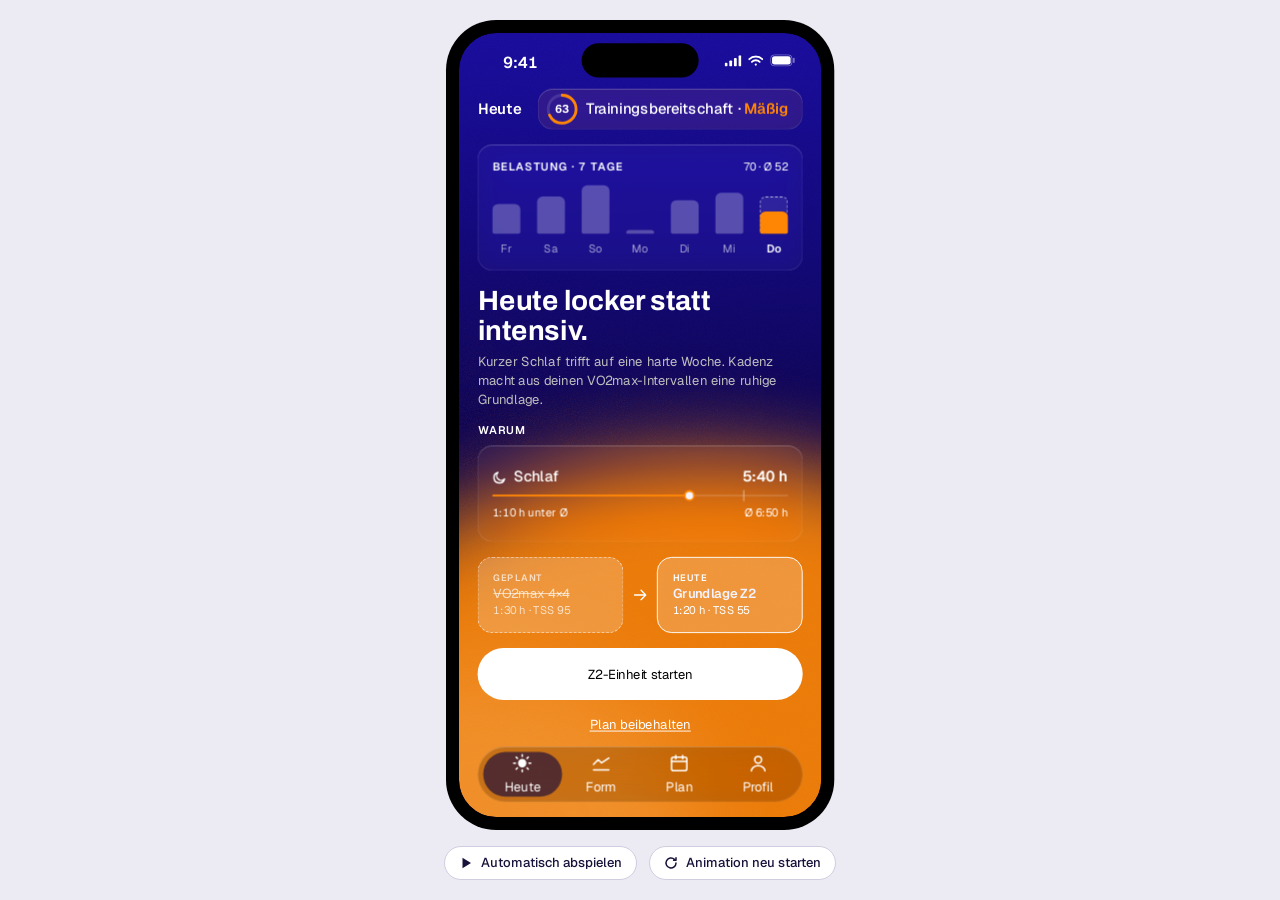
==== commit e19d64ad: "Vercel Web Analytics eingebunden Co-Authored-By: Claude Opus 5.5 <noreply@anthropic.com> Claude-Sess" ====
--- a/kadenz-prototyp.html
+++ b/kadenz-prototyp.html
@@ -9,6 +9,7 @@
 <link rel="preconnect" href="https://fonts.gstatic.com" crossorigin>
 <link rel="stylesheet" href="https://fonts.googleapis.com/css2?family=Archivo:wght@700&family=Geist:wght@400;500;600;700&display=swap">
 <link rel="stylesheet" href="/assets/kadenz.css?v=896e2ff6">
+<script defer src="/_vercel/insights/script.js"></script>
 </head>
 <body>
 <div class="kz-page" id="kz">
